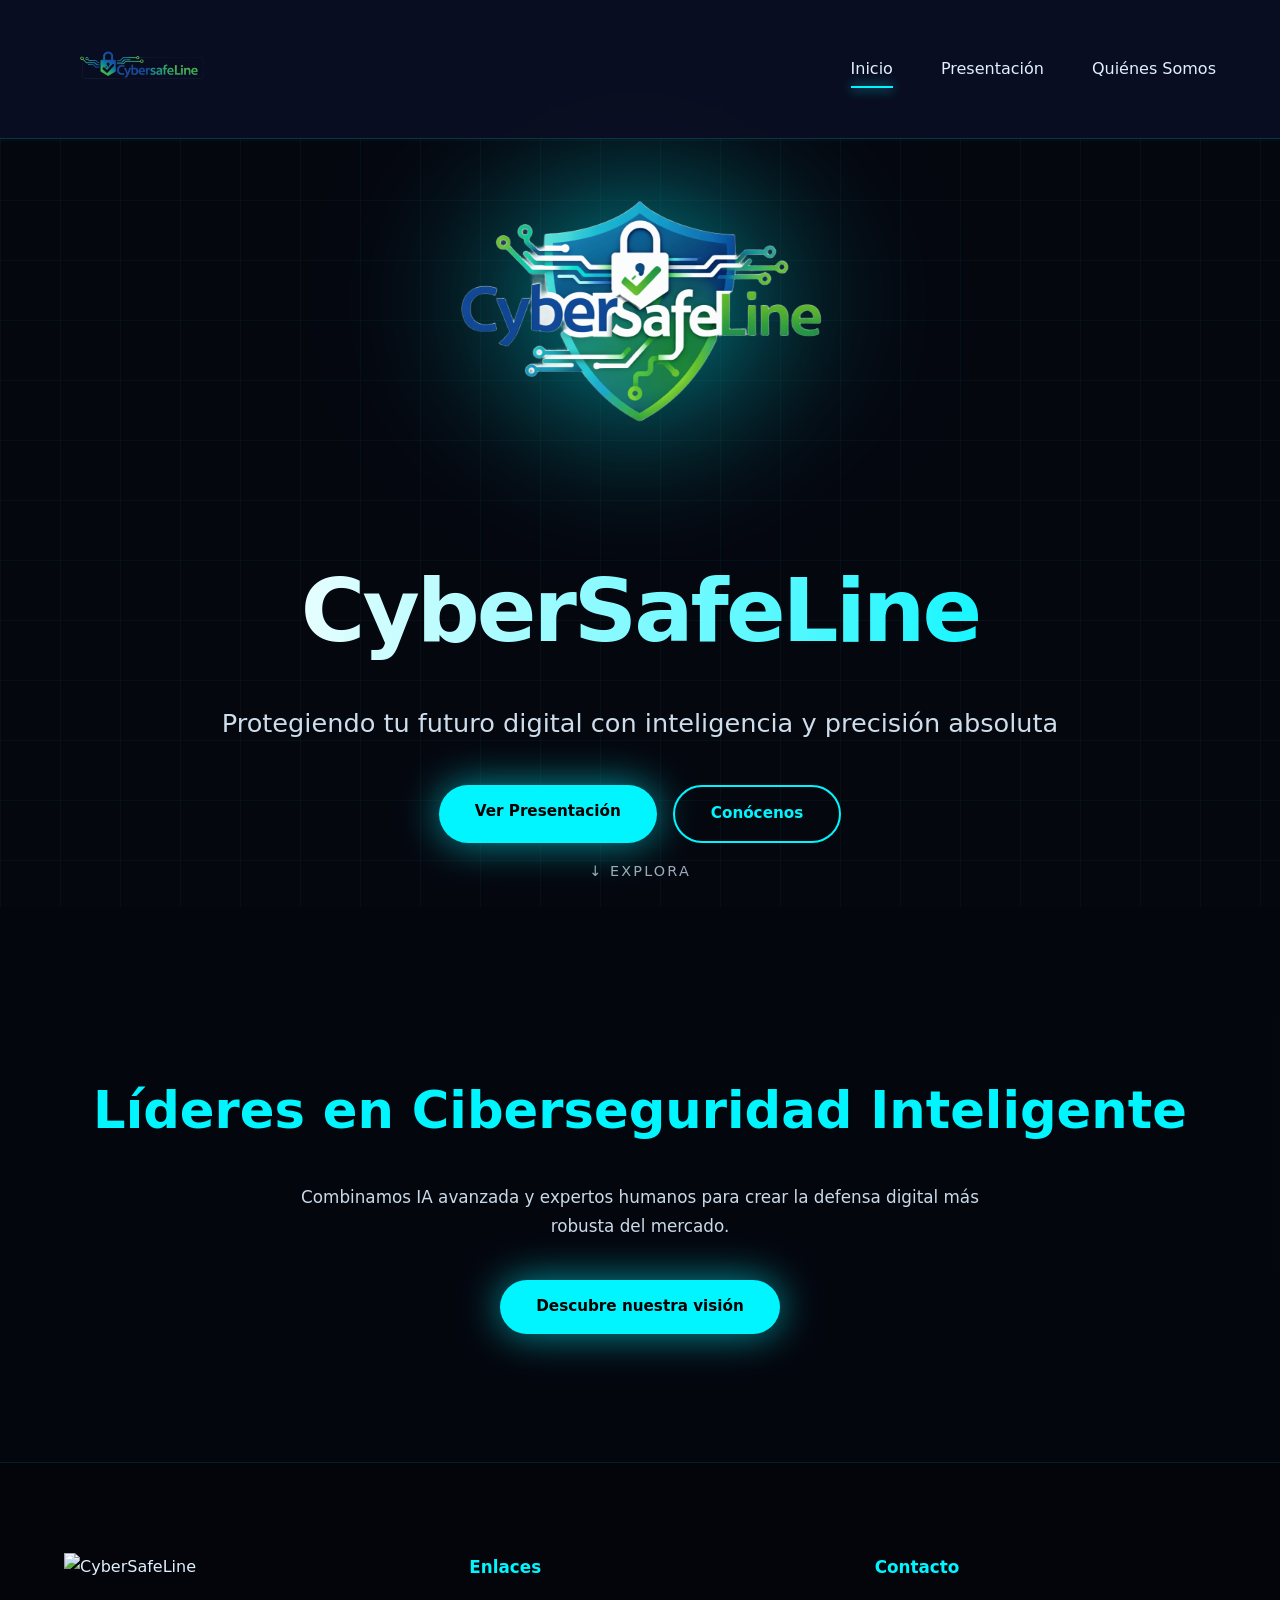
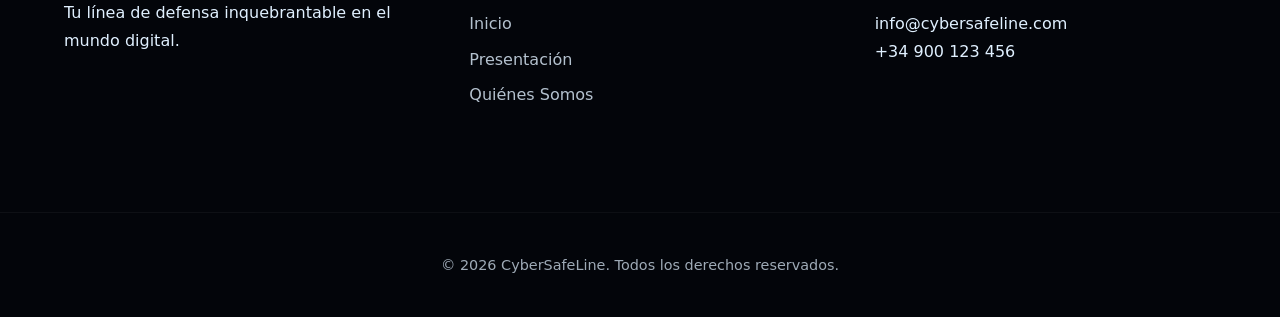
==== index.html @ 5f5a33a7 "y" ====
<!DOCTYPE html>
<html lang="es">
<head>
    <meta charset="UTF-8">
    <meta name="viewport" content="width=device-width, initial-scale=1.0">
    <title>CyberSafeLine - Portada</title>
    <link rel="stylesheet" href="styles.css">
    <link rel="icon" href="assets/images/Logo.png" type="image/png">
</head>
<body>
    <nav class="navbar">
        <div class="nav-container">
            <a href="index.html" class="logo-nav">
                <img src="assets/images/Logotipo.png" alt="CyberSafeLine" class="nav-logo">
            </a>
            <div class="nav-menu" id="nav-menu">
                <a href="index.html" class="nav-link">Inicio</a>
                <a href="presentacion.html" class="nav-link">Presentación</a>
                <a href="quienes-somos.html" class="nav-link">Quiénes Somos</a>
            </div>
            <button class="hamburger" id="hamburger" aria-label="Abrir menú de navegación" aria-expanded="false" aria-controls="nav-menu">
                <span></span><span></span><span></span>
            </button>
        </div>
    </nav>

    <header class="hero">
        <div class="hero-grid" aria-hidden="true"></div>
        <div class="hero-content">
            <img src="assets/images/Logo.png" alt="Logotipo de CyberSafeLine" class="hero-logo" loading="lazy">
            <h1 class="hero-title">CyberSafeLine</h1>
            <p class="hero-subtitle">Protegiendo tu futuro digital con inteligencia y precisión absoluta</p>
            <div class="hero-buttons">
                <a href="presentacion.html" class="btn-primary">Ver Presentación</a>
                <a href="quienes-somos.html" class="btn-secondary">Conócenos</a>
            </div>
        </div>
        <div class="scroll-indicator" aria-hidden="true">↓ Explora</div>
    </header>

    <main>
        <section class="intro-section">
            <div class="container">
                <h2 class="section-title">Líderes en Ciberseguridad Inteligente</h2>
                <p class="section-text">
                    Combinamos IA avanzada y expertos humanos para crear la defensa digital más robusta del mercado.
                </p>
                <a href="presentacion.html" class="btn-primary">Descubre nuestra visión</a>
            </div>
        </section>
    </main>

    <footer class="footer">
        <div class="container footer-grid">
            <div class="footer-col">
                <img src="logo.png" alt="CyberSafeLine" class="footer-logo">
                <p>Tu línea de defensa inquebrantable en el mundo digital.</p>
            </div>
            <div class="footer-col">
                <h4>Enlaces</h4>
                <a href="index.html">Inicio</a>
                <a href="presentacion.html">Presentación</a>
                <a href="quienes-somos.html">Quiénes Somos</a>
            </div>
            <div class="footer-col">
                <h4>Contacto</h4>
                <p>info@cybersafeline.com</p>
                <p>+34 900 123 456</p>
            </div>
        </div>
        <div class="footer-bottom">
            <p>&copy; 2026 CyberSafeLine. Todos los derechos reservados.</p>
        </div>
    </footer>

    <script src="script.js"></script>
</body>
</html>
---- styles.css ----
:root {
    --primary: #00f5ff;
    --dark: #05070f;
    --glass: rgba(10, 15, 35, 0.92);
    --text: #e0f0ff;
}

* {
    margin: 0;
    padding: 0;
    box-sizing: border-box;
}

body {
    font-family: 'Inter', system-ui, sans-serif;
    background: var(--dark);
    color: var(--text);
    line-height: 1.7;
    overflow-x: hidden;
    padding-top: 80px;
}

/* Navbar premium */
.navbar {
    position: fixed;
    top: 0; left: 0; right: 0;
    z-index: 1000;
    background: var(--glass);
    backdrop-filter: blur(24px);
    border-bottom: 1px solid rgba(0, 245, 255, 0.18);
    transition: transform 0.4s cubic-bezier(0.23, 1, 0.32, 1), background 0.3s ease;
}

.nav-container {
    max-width: 1400px;
    margin: 0 auto;
    padding: 1.1rem 5%;
    display: flex;
    align-items: center;
    justify-content: space-between;
}

.logo-nav {
    display: inline-flex;
    align-items: center;
}

/* LOGO MÁS GRANDE */
.nav-logo {
    height: clamp(60px, 8vw, 110px);
    transition: transform 0.4s ease, filter 0.4s ease;
}

.nav-logo:hover {
    transform: scale(1.1) rotate(2deg);
    filter: drop-shadow(0 0 20px rgba(0,245,255,0.7));
}

.nav-menu {
    display: flex;
    gap: 3rem;
    font-weight: 500;
}

.nav-link {
    color: var(--text);
    text-decoration: none;
    position: relative;
    transition: color 0.3s ease, transform 0.3s ease;
}

.nav-link:after {
    content: '';
    position: absolute;
    bottom: -6px; left: 0;
    width: 0;
    height: 2px;
    background: var(--primary);
    box-shadow: 0 0 12px var(--primary);
    transition: width 0.4s cubic-bezier(0.23, 1, 0.32, 1);
}

.nav-link:hover:after,
.nav-link.active:after {
    width: 100%;
}

.nav-link:hover {
    color: var(--primary);
    transform: translateY(-2px);
}

/* Botón hamburguesa */
.hamburger {
    display: none;
    flex-direction: column;
    justify-content: center;
    align-items: center;
    width: 42px;
    height: 42px;
    border-radius: 999px;
    border: 1px solid rgba(0,245,255,0.4);
    background: rgba(5,7,15,0.9);
    cursor: pointer;
    gap: 6px;
    transition: background 0.3s ease, transform 0.3s ease, box-shadow 0.3s ease;
}

.hamburger span {
    display: block;
    width: 22px;
    height: 2px;
    background: var(--primary);
    border-radius: 999px;
    transition: transform 0.3s ease, opacity 0.3s ease;
}

.hamburger:hover {
    box-shadow: 0 0 18px rgba(0,245,255,0.7);
    transform: translateY(-1px);
}

.hamburger.active span:nth-child(1) {
    transform: rotate(45deg) translate(5px, 5px);
}

.hamburger.active span:nth-child(2) {
    opacity: 0;
}

.hamburger.active span:nth-child(3) {
    transform: rotate(-45deg) translate(5px, -5px);
}

/* Hero */
.hero {
    min-height: calc(100vh - 80px);
    position: relative;
    display: flex;
    align-items: center;
    justify-content: center;
    text-align: center;
    overflow: hidden;
    padding: 3rem 1.5rem 4rem;
}

.hero-grid {
    position: absolute;
    inset: 0;
    background-image:
        linear-gradient(rgba(0,245,255,0.04) 1px, transparent 1px),
        linear-gradient(90deg, rgba(0,245,255,0.04) 1px, transparent 1px);
    background-size: 60px 60px;
    animation: gridMove 25s linear infinite;
    pointer-events: none;
}

@keyframes gridMove {
    0% { background-position: 0 0; }
    100% { background-position: 120px 120px; }
}

.hero-content {
    position: relative;
    z-index: 2;
    max-width: 900px;
    margin: 0 auto;
}

/* LOGO DEL HERO MÁS GRANDE */
.hero-logo {
    width: clamp(300px, 45vw, 700px);
    max-width: 95vw;
    filter: drop-shadow(0 0 80px rgba(0,245,255,0.7));
    animation: logoParallax 8s ease-in-out infinite;
}

@keyframes logoParallax {
    0%, 100% { transform: translateY(0); }
    50% { transform: translateY(-10px); }
}

.hero-title {
    font-size: clamp(3rem, 8vw, 5.5rem);
    font-weight: 900;
    letter-spacing: -3px;
    background: linear-gradient(90deg, #fff, var(--primary));
    -webkit-background-clip: text;
    -webkit-text-fill-color: transparent;
    margin: 1rem 0;
}

.hero-subtitle {
    font-size: clamp(1.1rem, 2.2vw, 1.6rem);
    opacity: 0.92;
    margin-bottom: 2.5rem;
}

.hero-buttons {
    display: flex;
    flex-wrap: wrap;
    gap: 1rem;
    justify-content: center;
}

/* Botones */
.btn-primary,
.btn-secondary {
    padding: 14px 36px;
    border-radius: 60px;
    font-weight: 600;
    text-decoration: none;
    display: inline-block;
    transition: all 0.5s cubic-bezier(0.23, 1, 0.32, 1);
    position: relative;
    overflow: hidden;
    font-size: 0.95rem;
}

.btn-primary {
    background: var(--primary);
    color: #000;
    box-shadow: 0 0 40px rgba(0,245,255,0.6);
}

.btn-primary:hover {
    transform: translateY(-4px) scale(1.04);
    box-shadow: 0 0 70px rgba(0,245,255,0.9);
}

.btn-secondary {
    border: 2px solid var(--primary);
    color: var(--primary);
    background: transparent;
}

.btn-secondary:hover {
    background: var(--primary);
    color: #000;
    transform: translateY(-4px);
}

/* Indicador scroll */
.scroll-indicator {
    position: absolute;
    bottom: 1.5rem;
    left: 50%;
    transform: translateX(-50%);
    font-size: 0.9rem;
    letter-spacing: 0.15em;
    text-transform: uppercase;
    opacity: 0.7;
    animation: scrollPulse 2s infinite;
}

@keyframes scrollPulse {
    0%, 100% { transform: translate(-50%, 0); opacity: 0.7; }
    50% { transform: translate(-50%, 6px); opacity: 1; }
}

/* Contenedores */
.container {
    max-width: 1280px;
    margin: 0 auto;
    padding: 0 5%;
}

/* Intro */
.intro-section {
    padding: 160px 0 120px;
    text-align: center;
    background: rgba(5,7,15,0.98);
}

.section-title {
    font-size: clamp(2.2rem, 4vw, 3.2rem);
    color: var(--primary);
    margin-bottom: 1.8rem;
}

.section-text {
    max-width: 720px;
    margin: 0 auto 2.5rem;
    font-size: 1.05rem;
    opacity: 0.9;
}

/* Páginas internas */
.prezi-page,
.about-page {
    padding-top: 120px;
    padding-bottom: 80px;
    min-height: 100vh;
}

.page-title {
    font-size: clamp(2.2rem, 4vw, 3rem);
    margin-bottom: 0.75rem;
}

.page-subtitle {
    opacity: 0.85;
    margin-bottom: 2.5rem;
}

/* Prezi */
.prezi-container {
    position: relative;
    padding-bottom: 56.25%;
    height: 0;
    border-radius: 24px;
    overflow: hidden;
    box-shadow: 0 30px 100px rgba(0,245,255,0.3);
    background: #0a0f1f;
    margin-bottom: 2rem;
}

.prezi-container iframe {
    position: absolute;
    top: 0; left: 0;
    width: 100%; height: 100%;
    border: none;
}

.prezi-cta {
    text-align: center;
    margin-top: 1rem;
}

/* Quiénes somos */
.about-content {
    display: grid;
    grid-template-columns: 1fr 1fr;
    gap: 4rem;
    align-items: center;
    margin-top: 2.5rem;
}

.about-text p {
    margin-bottom: 1rem;
}

.about-text h3 {
    margin: 1.5rem 0 0.75rem;
    color: var(--primary);
}

.team-img {
    width: 100%;
    border-radius: 24px;
    box-shadow: 0 40px 90px rgba(0,245,255,0.35);
    transition: transform 0.6s ease, box-shadow 0.6s ease;
}

.team-img:hover {
    transform: scale(1.04);
    box-shadow: 0 50px 110px rgba(0,245,255,0.45);
}

/* Footer */
.footer {
    background: #03050a;
    border-top: 1px solid rgba(0,245,255,0.12);
    padding: 90px 0 40px;
}

.footer-grid {
    display: grid;
    grid-template-columns: repeat(auto-fit, minmax(240px, 1fr));
    gap: 4rem;
}

.footer-logo {
    height: 48px;
    margin-bottom: 1.2rem;
}

.footer-col h4 {
    color: var(--primary);
    margin-bottom: 1.8rem;
    font-size: 1.05rem;
}

.footer-col a {
    display: block;
    color: var(--text);
    text-decoration: none;
    margin-bottom: 0.5rem;
    opacity: 0.8;
    transition: color 0.3s ease, opacity 0.3s ease, transform 0.3s ease;
}

.footer-col a:hover {
    color: var(--primary);
    opacity: 1;
    transform: translateX(3px);
}

.footer-bottom {
    text-align: center;
    margin-top: 6rem;
    padding-top: 2.5rem;
    border-top: 1px solid rgba(255,255,255,0.06);
    opacity: 0.7;
    font-size: 0.9rem;
}

/* Responsive */
@media (max-width: 968px) {
    body {
        padding-top: 72px;
    }

    .nav-menu {
        position: fixed;
        top: 72px;
        left: -100%;
        width: 100%;
        height: calc(100vh - 72px);
        background: var(--glass);
        backdrop-filter: blur(30px);
        flex-direction: column;
        padding-top: 3rem;
        padding-left: 5%;
        padding-right: 5%;
        gap: 1.8rem;
        transition: left 0.6s cubic-bezier(0.23, 1, 0.32, 1);
    }

    .nav-menu.show {
        left: 0;
    }

    .hamburger {
        display: flex;
    }

    .hero {
        padding-top: 2.5rem;
    }

    /* LOGO MÁS GRANDE EN MÓVIL */
    .hero-logo {
        width: 380px;
    }

    .intro-section {
        padding: 120px 0 90px;
    }

    .about-content {
        grid-template-columns: 1fr;
        gap: 2.5rem;
    }

    .about-image {
        order: -1;
    }

    .scroll-indicator {
        display: none;
    }
}

@media (max-width: 600px) {
    .nav-container {
        padding-inline: 1.25rem;
    }

    .btn-primary,
    .btn-secondary {
        width: 100%;
        text-align: center;
    }

    .footer {
        padding-top: 60px;
    }

    .footer-bottom {
        margin-top: 3.5rem;
    }
}
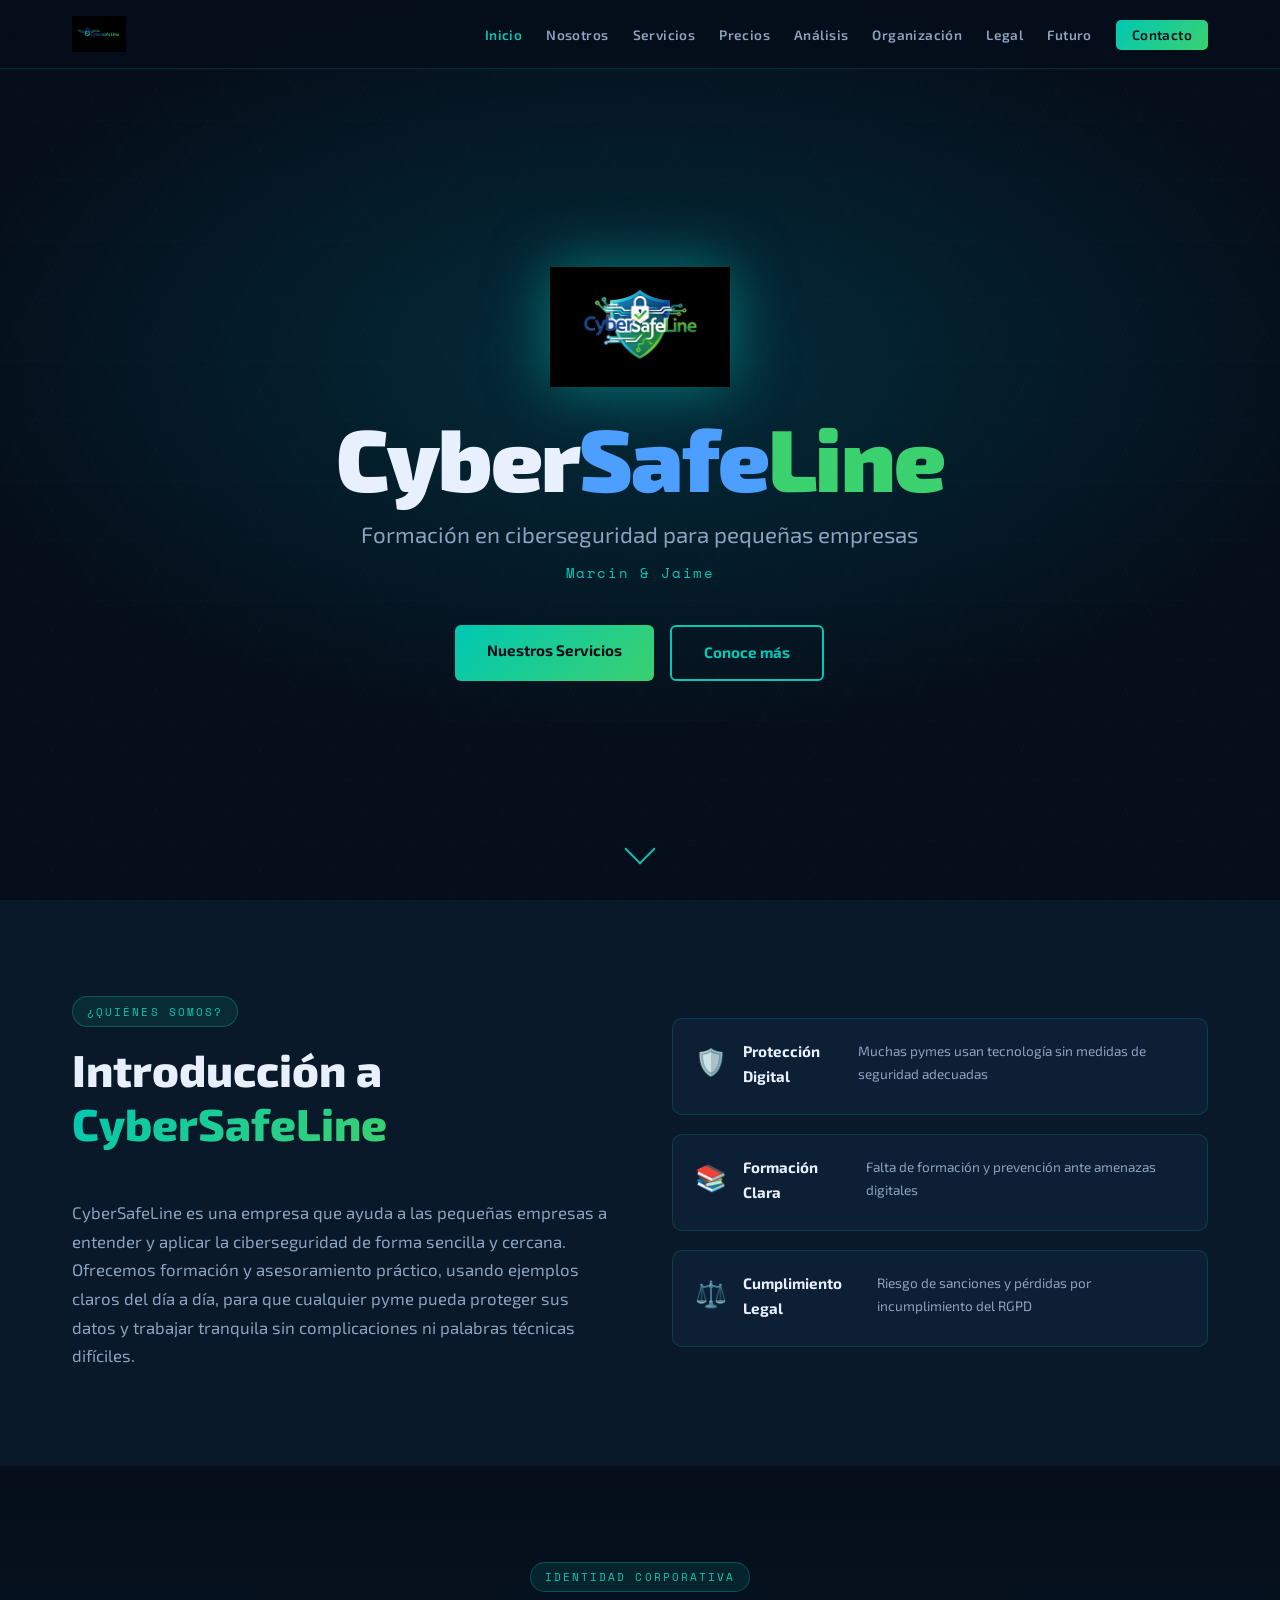
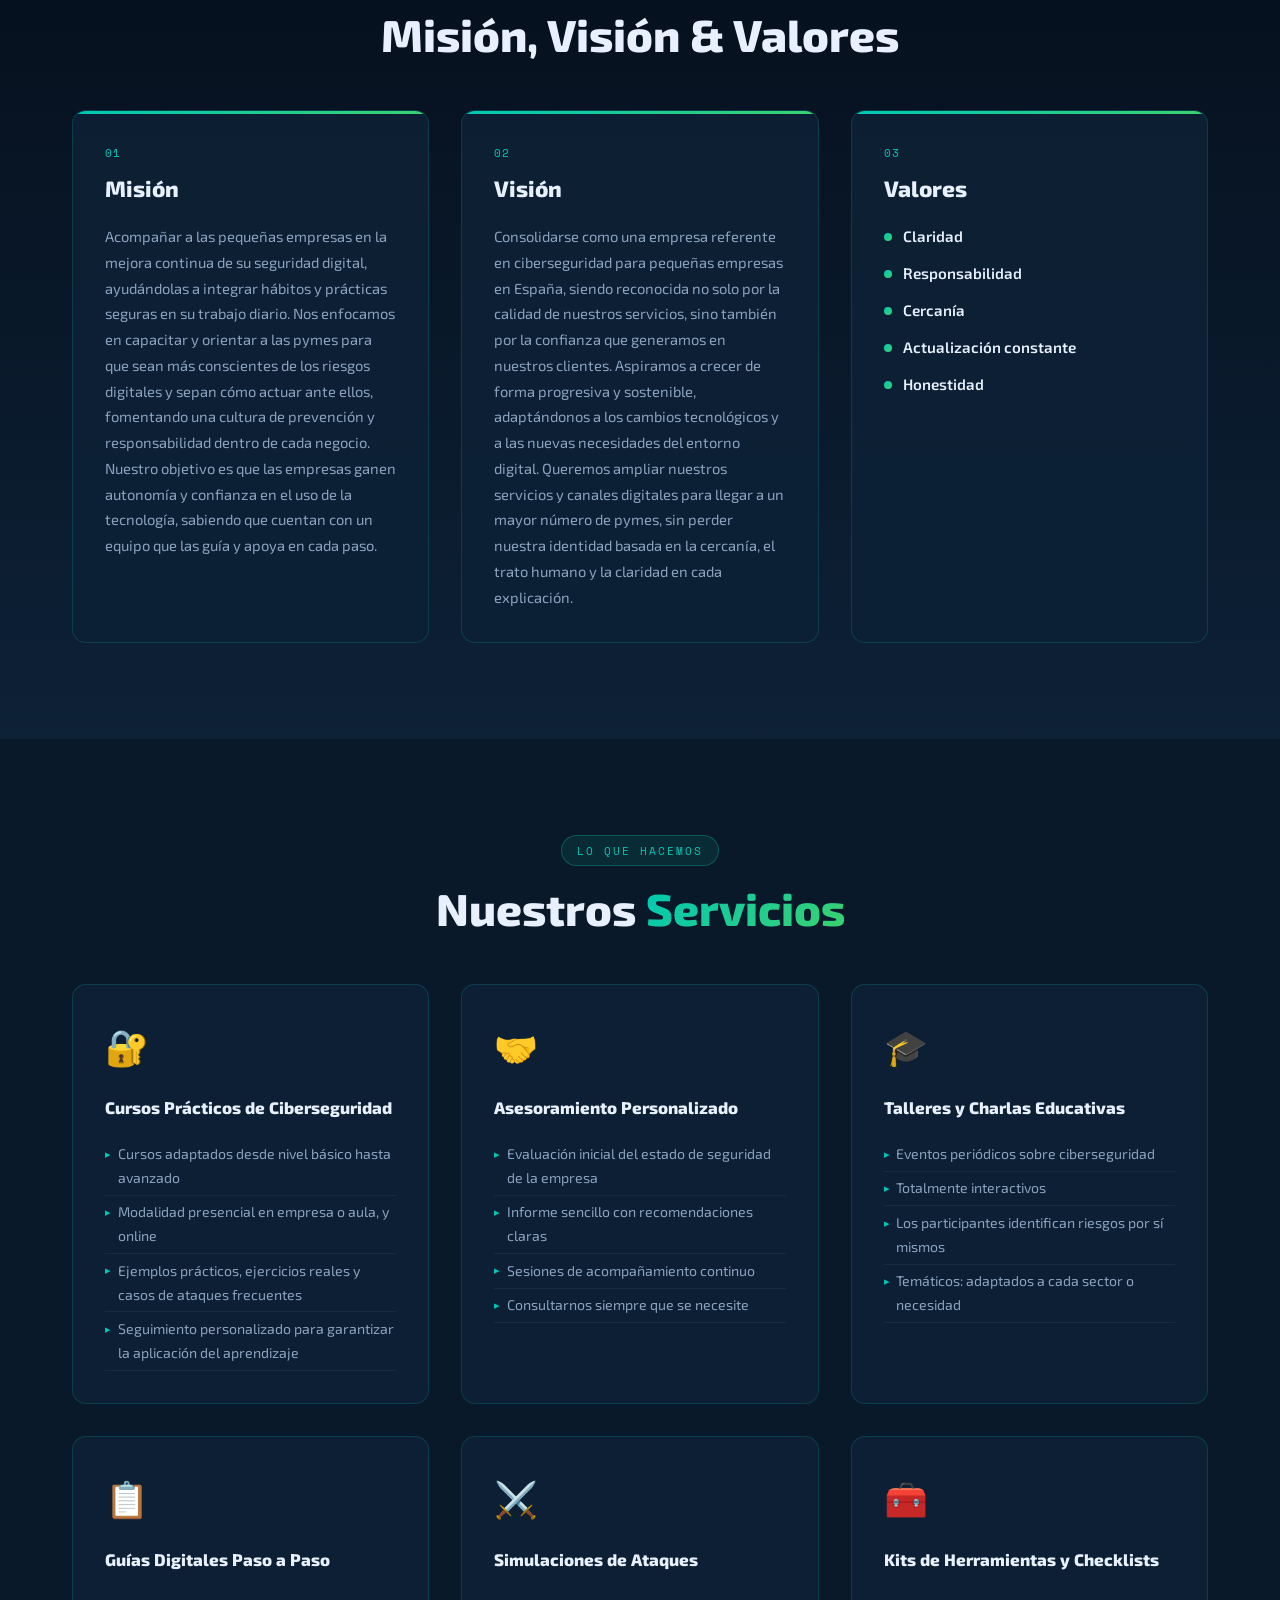
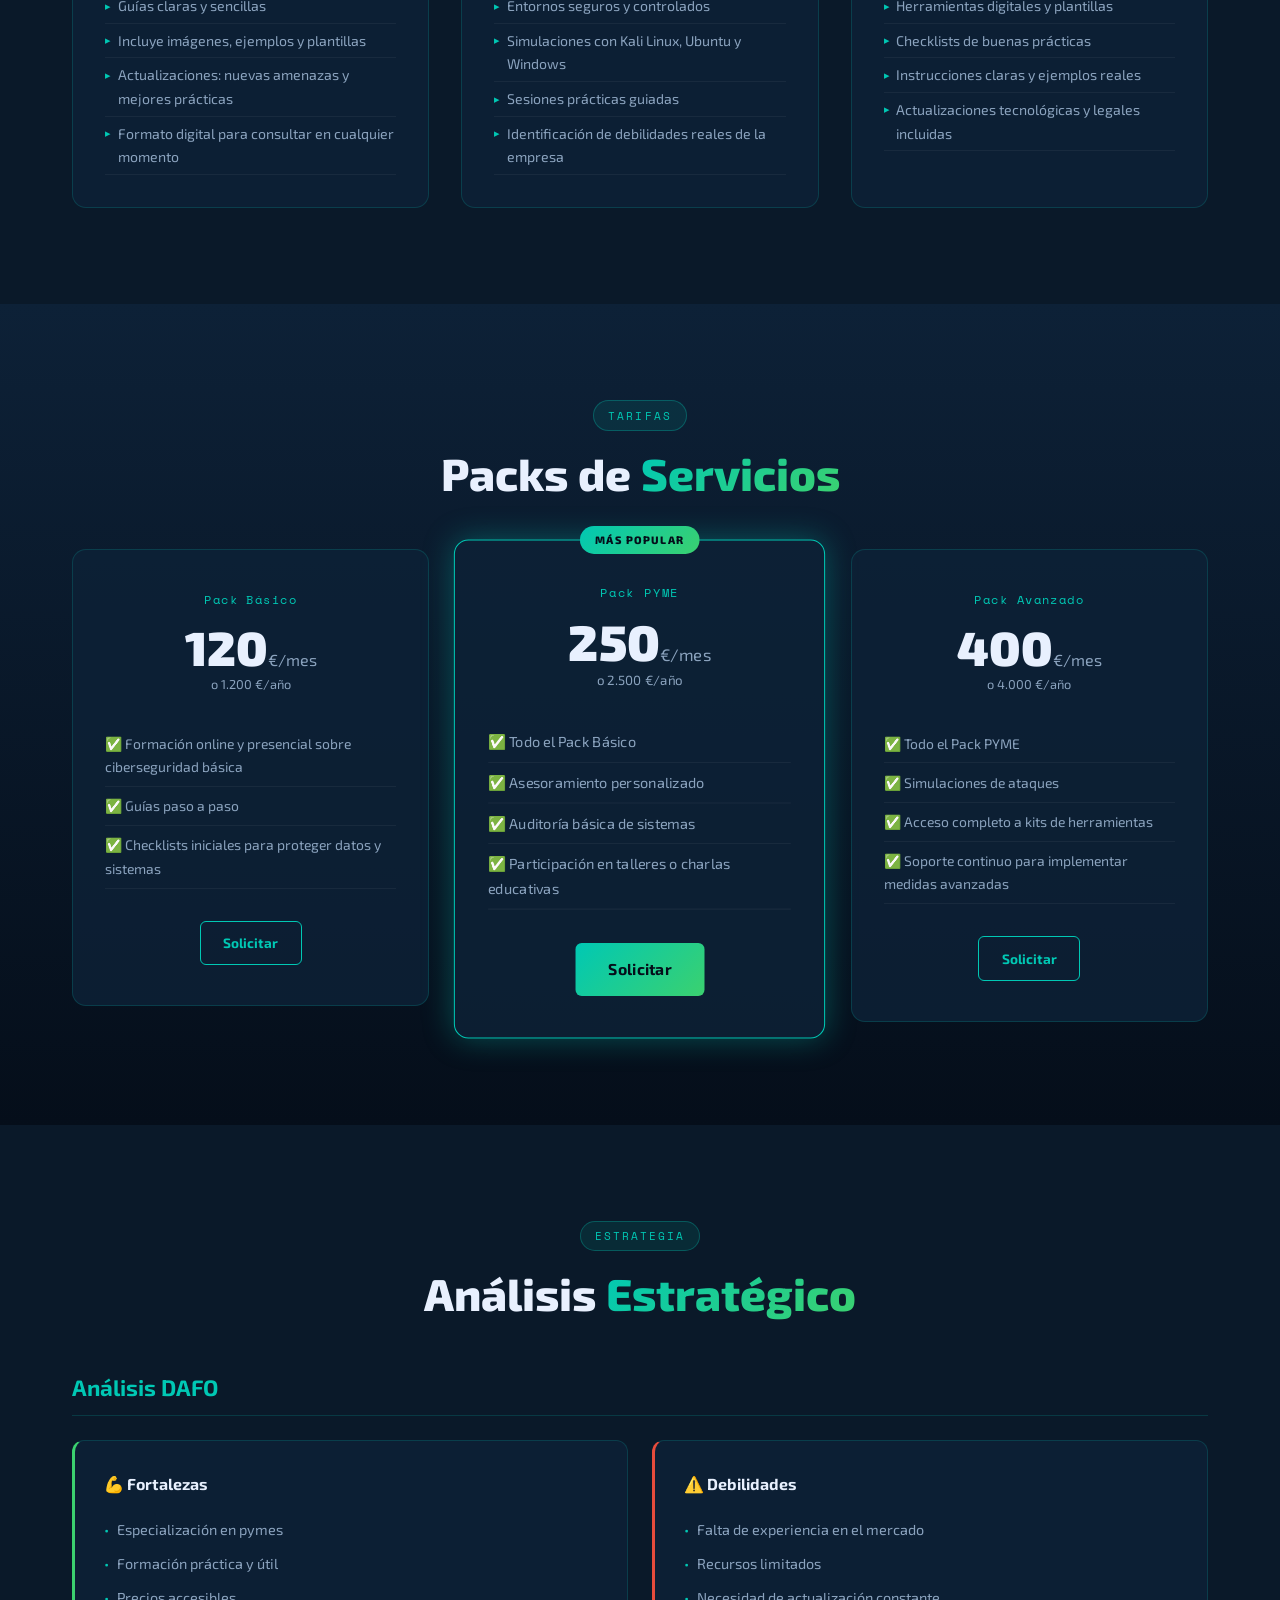
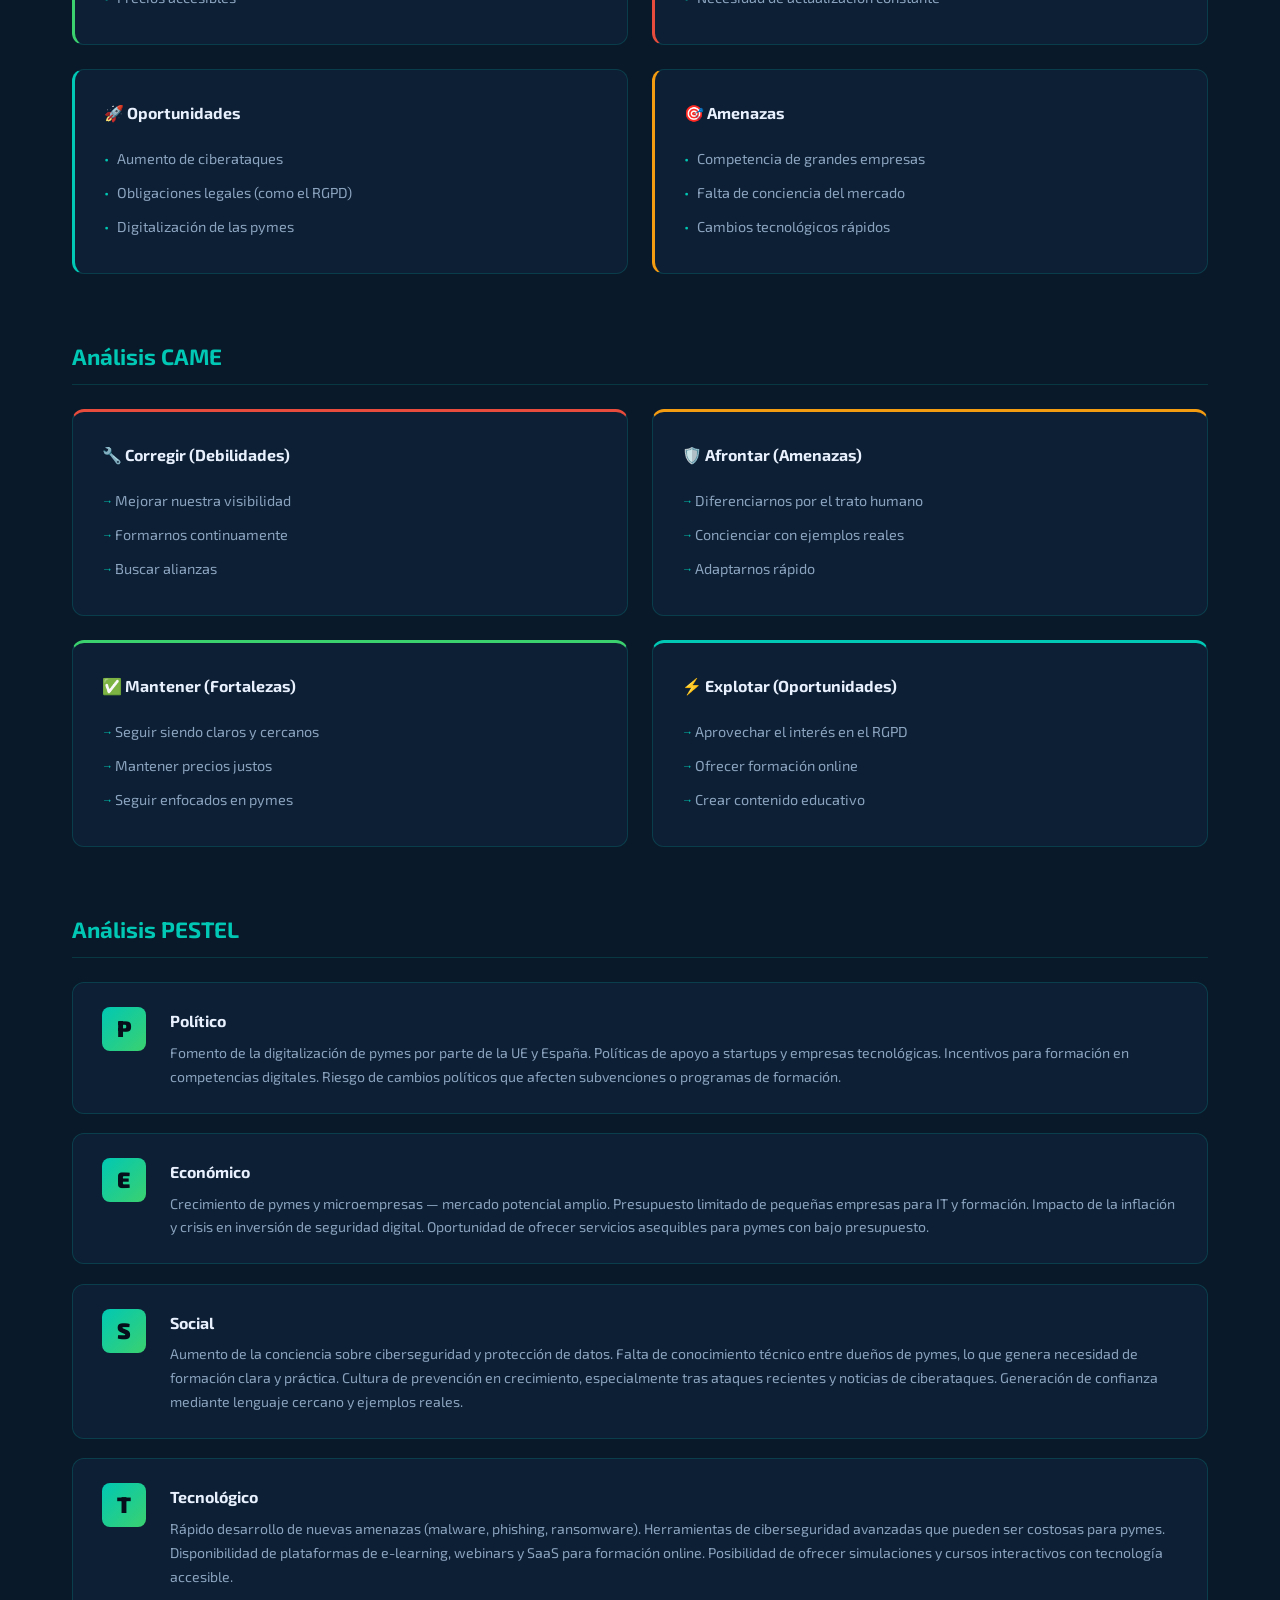
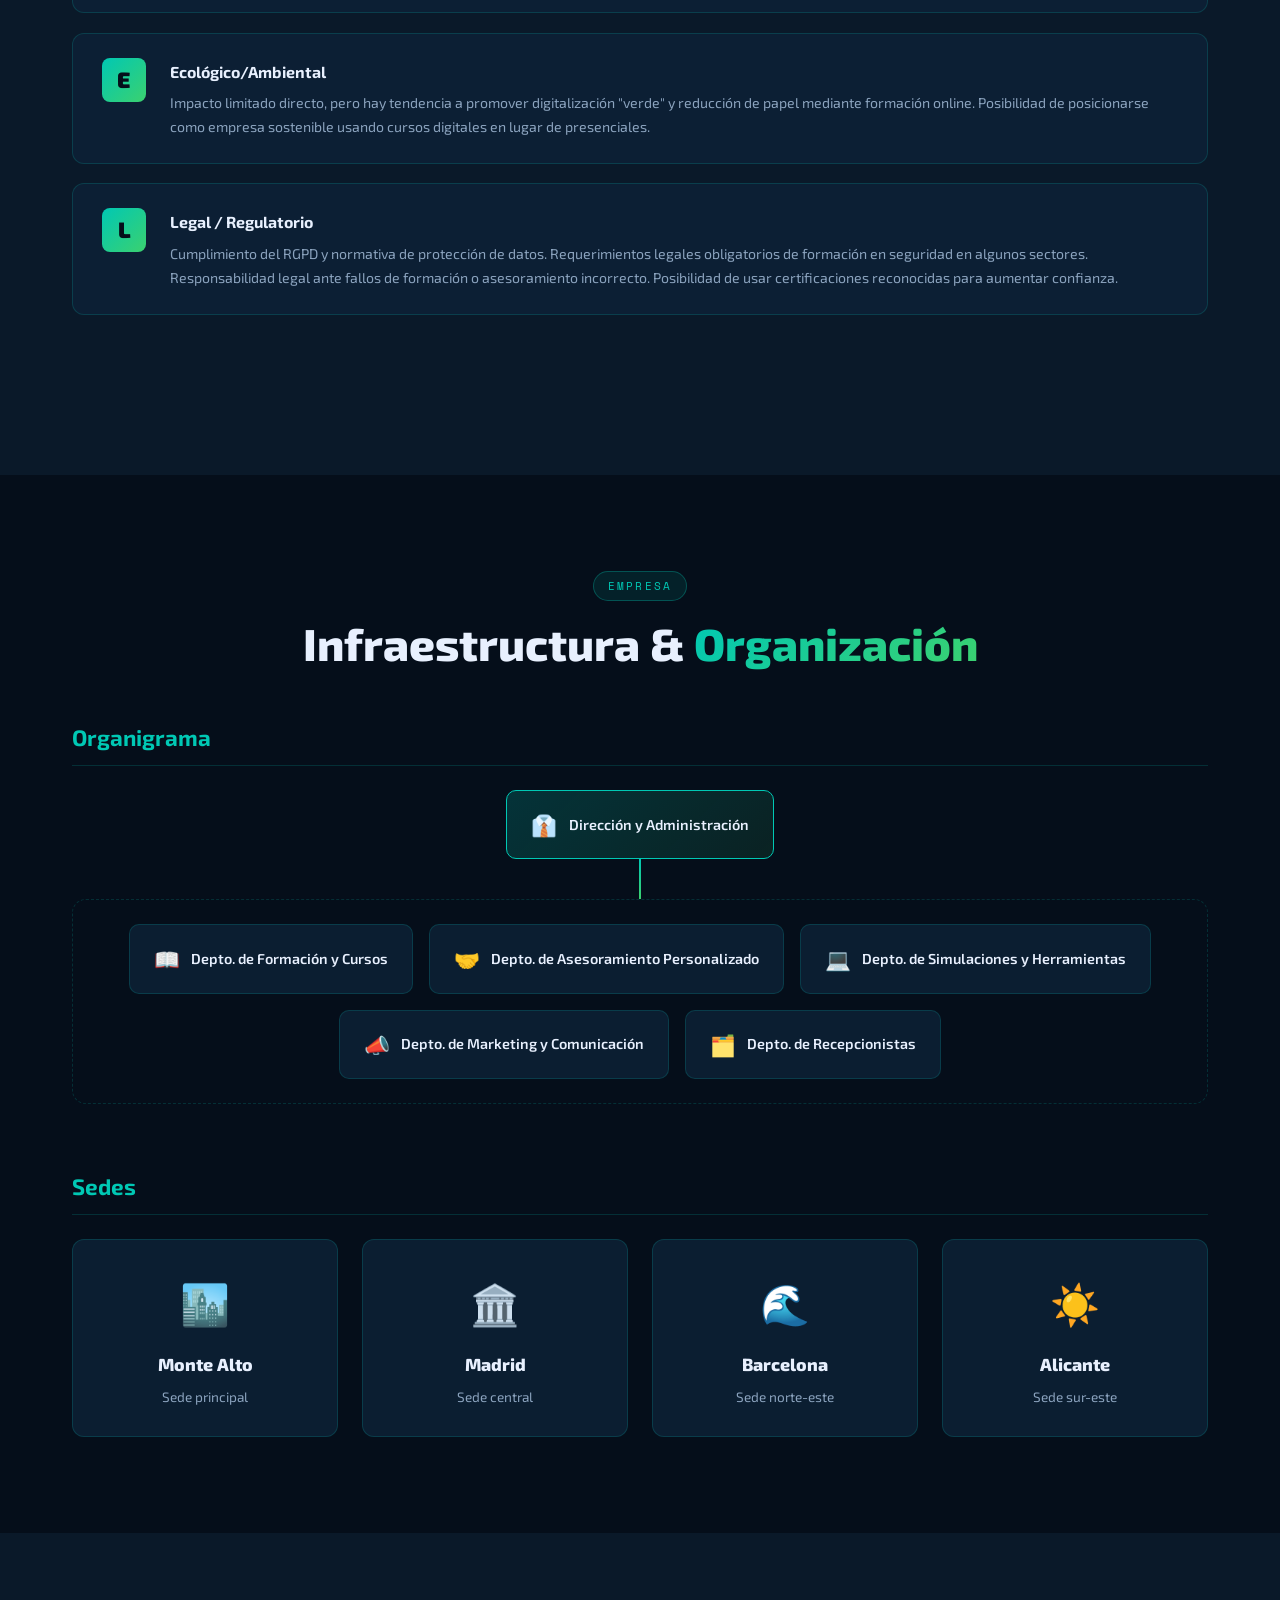
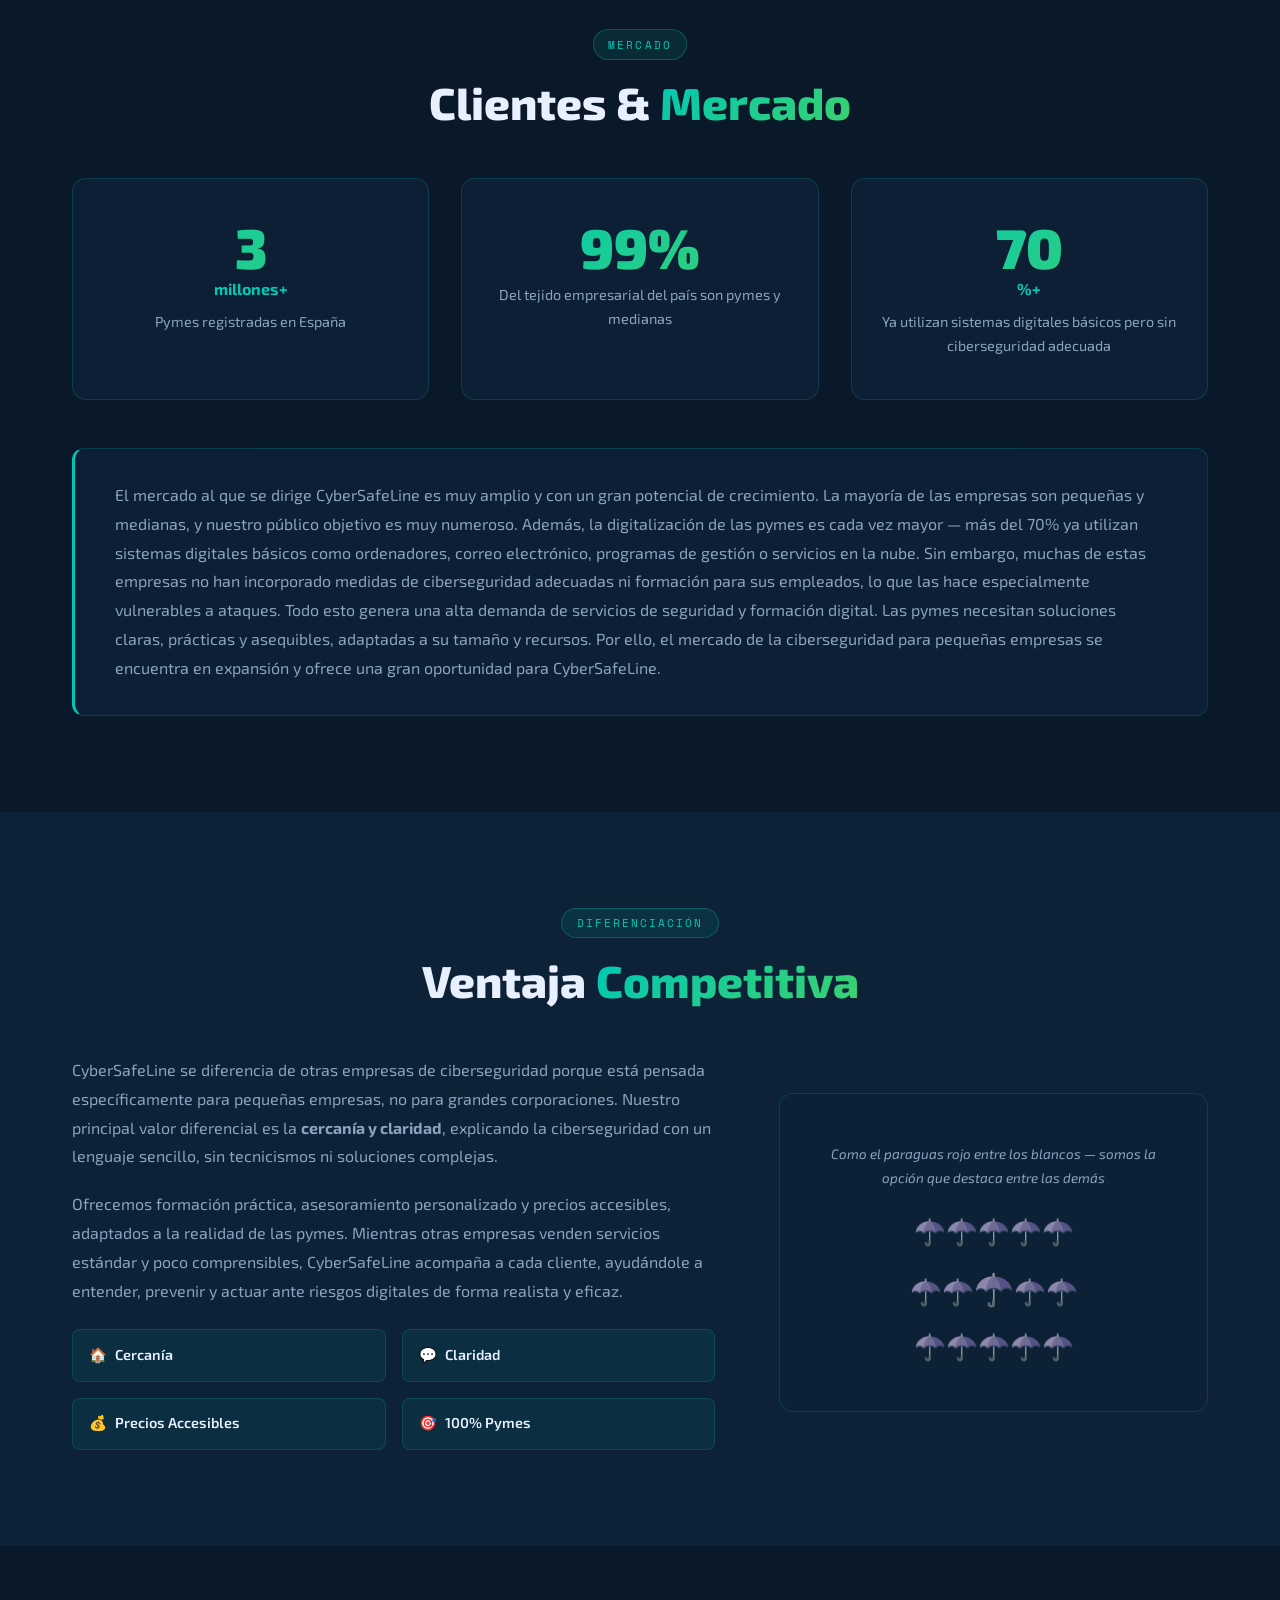
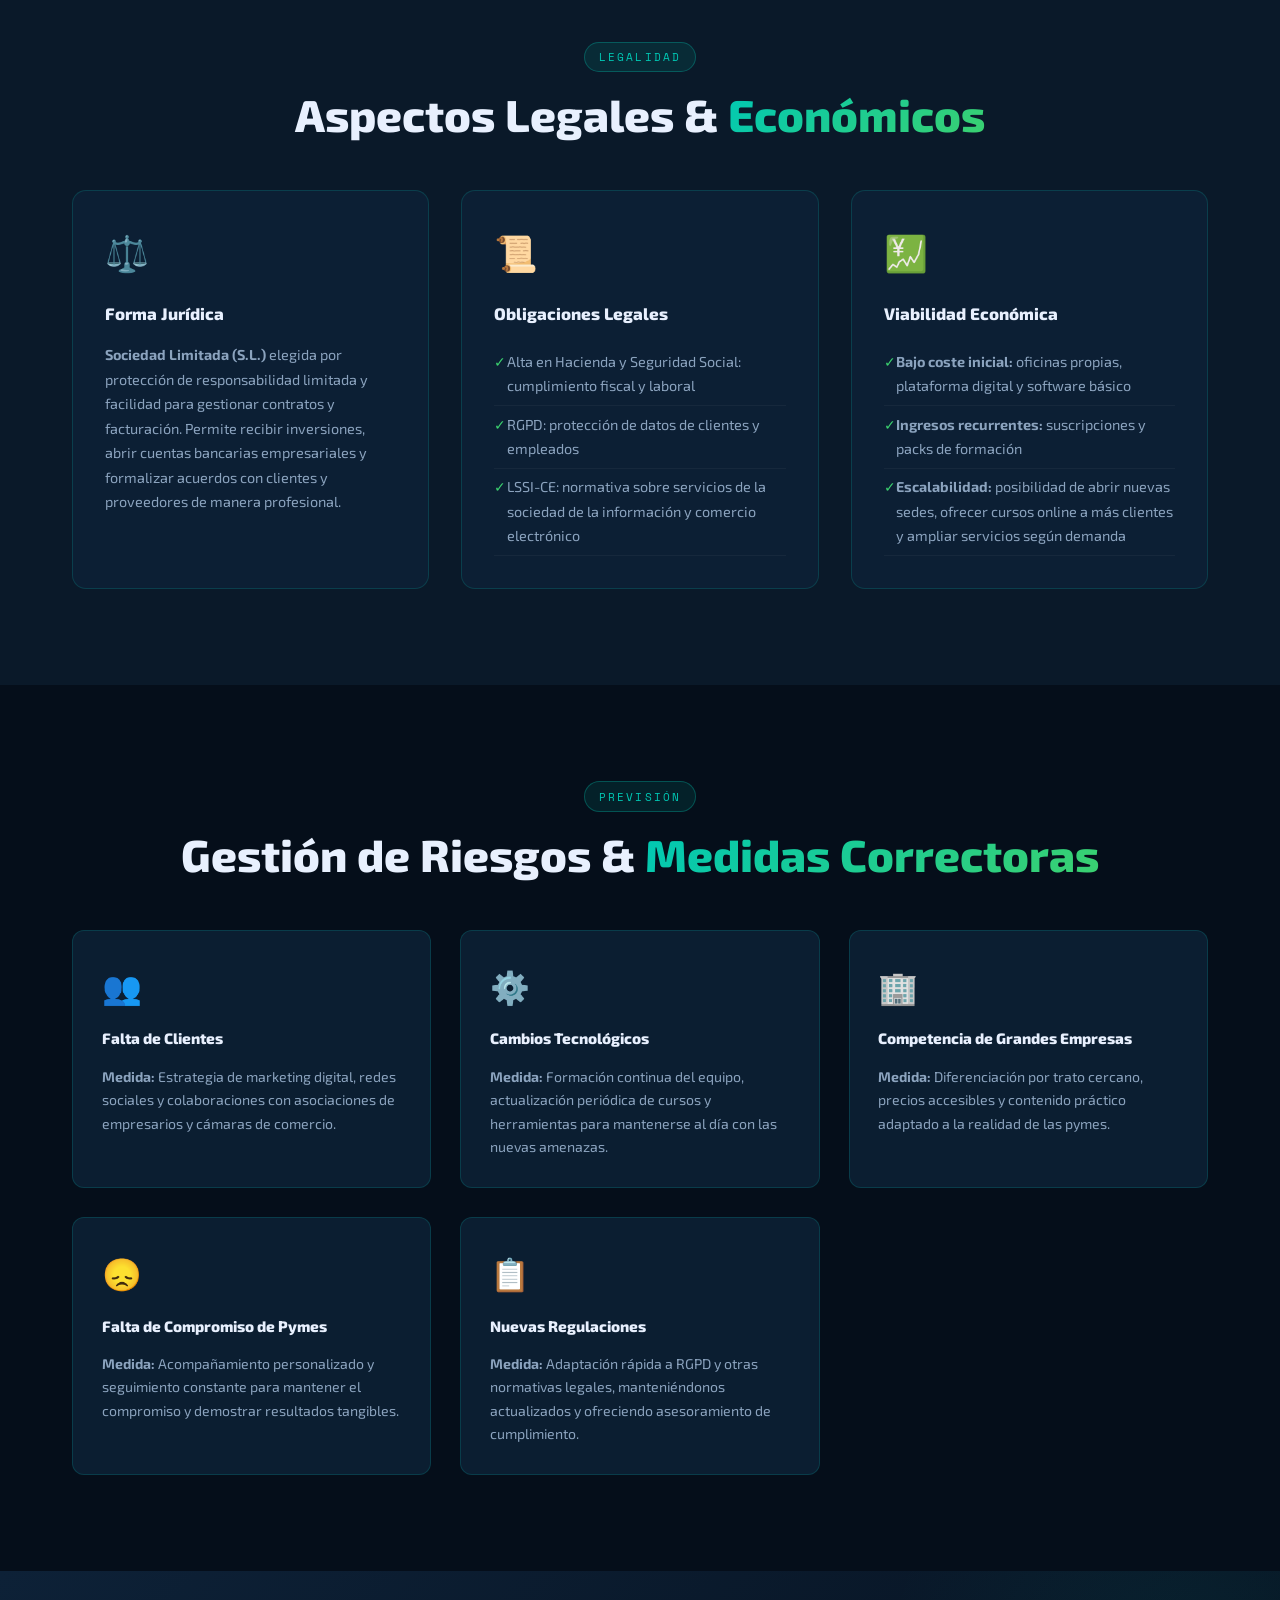
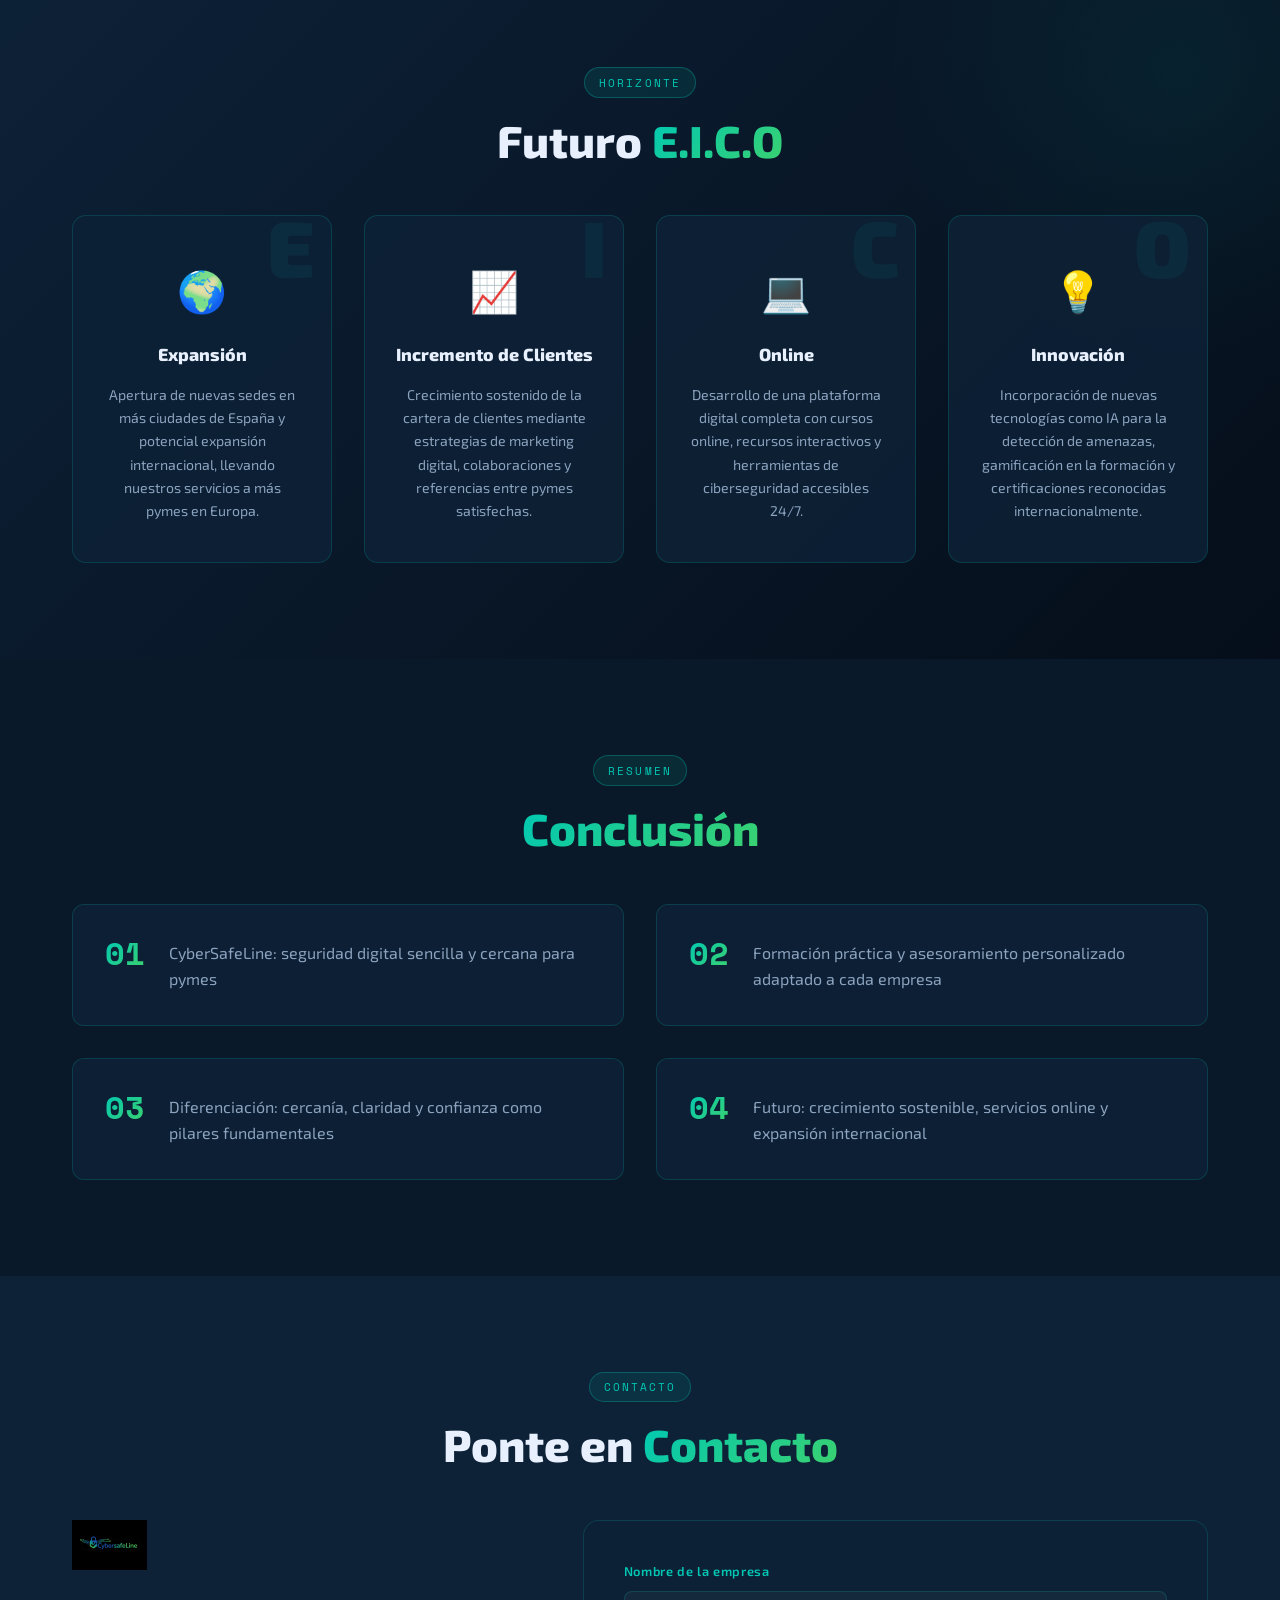
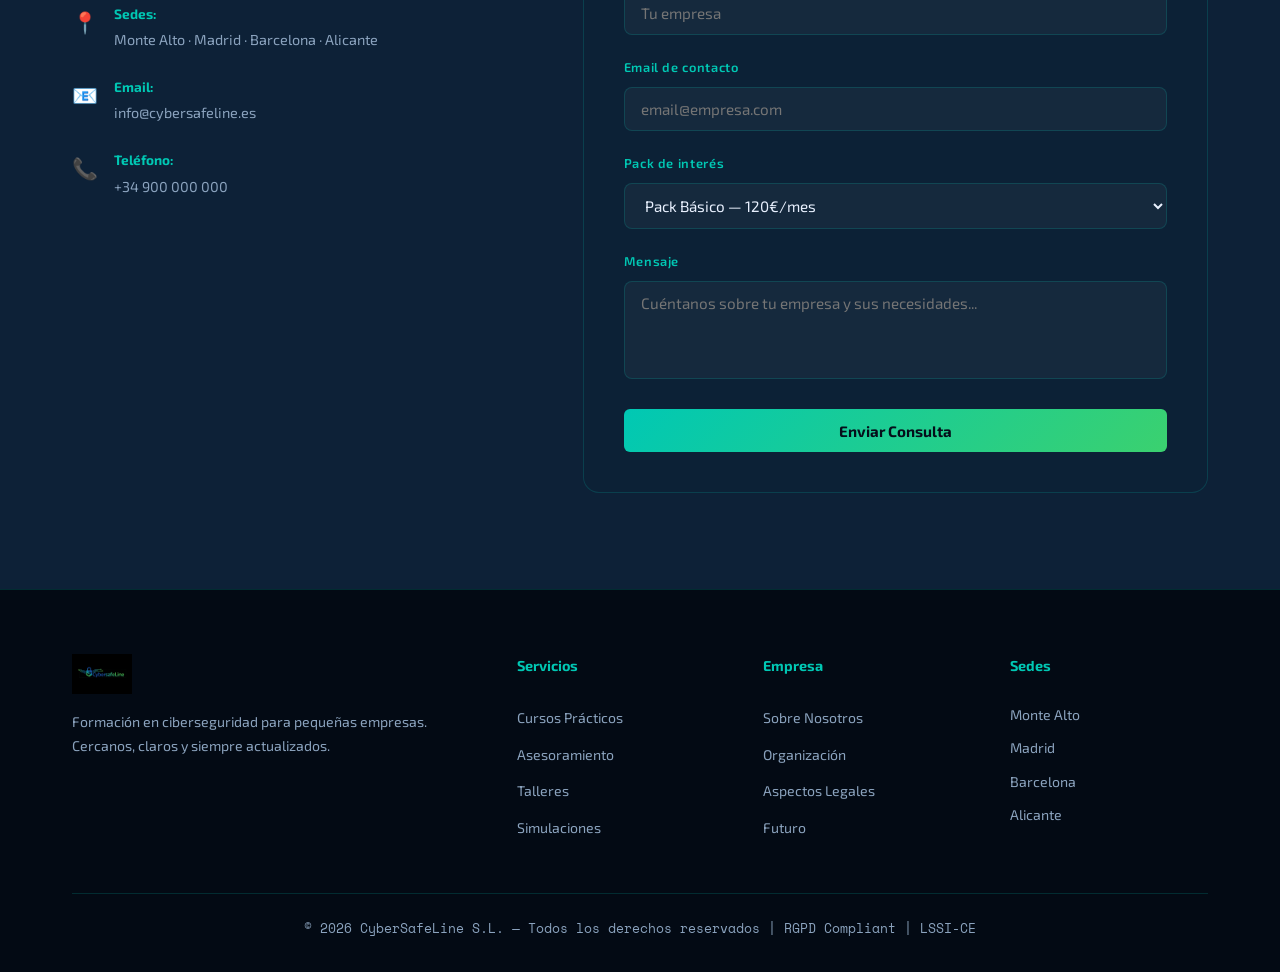
==== commit f379529a: "y" ====
--- a/index.html
+++ b/index.html
@@ -1,78 +1,733 @@
 <!DOCTYPE html>
 <html lang="es">
 <head>
-    <meta charset="UTF-8">
-    <meta name="viewport" content="width=device-width, initial-scale=1.0">
-    <title>CyberSafeLine - Portada</title>
-    <link rel="stylesheet" href="styles.css">
-    <link rel="icon" href="assets/images/Logo.png" type="image/png">
+<meta charset="UTF-8">
+<meta name="viewport" content="width=device-width, initial-scale=1.0">
+<title>CyberSafeLine — Ciberseguridad para Pymes</title>
+<link rel="preconnect" href="https://fonts.googleapis.com">
+<link href="https://fonts.googleapis.com/css2?family=Exo+2:wght@300;400;600;700;900&family=Space+Mono:wght@400;700&display=swap" rel="stylesheet">
+<link rel="stylesheet" href="styles.css">
 </head>
 <body>
-    <nav class="navbar">
-        <div class="nav-container">
-            <a href="index.html" class="logo-nav">
-                <img src="assets/images/Logotipo.png" alt="CyberSafeLine" class="nav-logo">
-            </a>
-            <div class="nav-menu" id="nav-menu">
-                <a href="index.html" class="nav-link">Inicio</a>
-                <a href="presentacion.html" class="nav-link">Presentación</a>
-                <a href="quienes-somos.html" class="nav-link">Quiénes Somos</a>
+
+<!-- NAVBAR -->
+<nav class="navbar" id="navbar">
+  <div class="nav-inner">
+    <a href="#inicio" class="nav-logo">
+      <img src="[data-uri]" alt="CyberSafeLine" class="nav-logo-img">
+    </a>
+    <button class="nav-toggle" id="navToggle" aria-label="Menú">
+      <span></span><span></span><span></span>
+    </button>
+    <ul class="nav-links" id="navLinks">
+      <li><a href="#inicio">Inicio</a></li>
+      <li><a href="#sobre-nosotros">Nosotros</a></li>
+      <li><a href="#servicios">Servicios</a></li>
+      <li><a href="#precios">Precios</a></li>
+      <li><a href="#analisis">Análisis</a></li>
+      <li><a href="#organizacion">Organización</a></li>
+      <li><a href="#legal">Legal</a></li>
+      <li><a href="#futuro">Futuro</a></li>
+      <li><a href="#contacto" class="nav-cta">Contacto</a></li>
+    </ul>
+  </div>
+</nav>
+
+<!-- HERO -->
+<section class="hero" id="inicio">
+  <div class="hex-bg"></div>
+  <div class="hero-content">
+    <img src="[data-uri]" alt="CyberSafeLine Logo" class="hero-logo animate-in">
+    <h1 class="hero-title animate-in delay-1">Cyber<span class="text-blue">Safe</span><span class="text-green">Line</span></h1>
+    <p class="hero-sub animate-in delay-2">Formación en ciberseguridad para pequeñas empresas</p>
+    <p class="hero-authors animate-in delay-3">Marcin &amp; Jaime</p>
+    <div class="hero-btns animate-in delay-4">
+      <a href="#servicios" class="btn btn-primary">Nuestros Servicios</a>
+      <a href="#sobre-nosotros" class="btn btn-outline">Conoce más</a>
+    </div>
+  </div>
+  <div class="scroll-indicator">
+    <div class="scroll-arrow"></div>
+  </div>
+</section>
+
+<!-- INTRODUCCIÓN -->
+<section class="section intro-section" id="sobre-nosotros">
+  <div class="container">
+    <div class="intro-grid">
+      <div class="intro-text">
+        <div class="section-tag">¿Quiénes somos?</div>
+        <h2 class="section-title">Introducción a <span class="gradient-text">CyberSafeLine</span></h2>
+        <p>CyberSafeLine es una empresa que ayuda a las pequeñas empresas a entender y aplicar la ciberseguridad de forma sencilla y cercana. Ofrecemos formación y asesoramiento práctico, usando ejemplos claros del día a día, para que cualquier pyme pueda proteger sus datos y trabajar tranquila sin complicaciones ni palabras técnicas difíciles.</p>
+      </div>
+      <div class="intro-cards">
+        <div class="intro-card">
+          <div class="intro-card-icon">🛡️</div>
+          <h3>Protección Digital</h3>
+          <p>Muchas pymes usan tecnología sin medidas de seguridad adecuadas</p>
+        </div>
+        <div class="intro-card">
+          <div class="intro-card-icon">📚</div>
+          <h3>Formación Clara</h3>
+          <p>Falta de formación y prevención ante amenazas digitales</p>
+        </div>
+        <div class="intro-card">
+          <div class="intro-card-icon">⚖️</div>
+          <h3>Cumplimiento Legal</h3>
+          <p>Riesgo de sanciones y pérdidas por incumplimiento del RGPD</p>
+        </div>
+      </div>
+    </div>
+  </div>
+</section>
+
+<!-- MISIÓN VISIÓN VALORES -->
+<section class="section mvv-section" id="mvv">
+  <div class="container">
+    <div class="section-tag center">Identidad Corporativa</div>
+    <h2 class="section-title center">Misión, Visión &amp; Valores</h2>
+    <div class="mvv-grid">
+      <div class="mvv-card" data-reveal>
+        <div class="mvv-number">01</div>
+        <h3>Misión</h3>
+        <p>Acompañar a las pequeñas empresas en la mejora continua de su seguridad digital, ayudándolas a integrar hábitos y prácticas seguras en su trabajo diario. Nos enfocamos en capacitar y orientar a las pymes para que sean más conscientes de los riesgos digitales y sepan cómo actuar ante ellos, fomentando una cultura de prevención y responsabilidad dentro de cada negocio. Nuestro objetivo es que las empresas ganen autonomía y confianza en el uso de la tecnología, sabiendo que cuentan con un equipo que las guía y apoya en cada paso.</p>
+      </div>
+      <div class="mvv-card" data-reveal>
+        <div class="mvv-number">02</div>
+        <h3>Visión</h3>
+        <p>Consolidarse como una empresa referente en ciberseguridad para pequeñas empresas en España, siendo reconocida no solo por la calidad de nuestros servicios, sino también por la confianza que generamos en nuestros clientes. Aspiramos a crecer de forma progresiva y sostenible, adaptándonos a los cambios tecnológicos y a las nuevas necesidades del entorno digital. Queremos ampliar nuestros servicios y canales digitales para llegar a un mayor número de pymes, sin perder nuestra identidad basada en la cercanía, el trato humano y la claridad en cada explicación.</p>
+      </div>
+      <div class="mvv-card values-card" data-reveal>
+        <div class="mvv-number">03</div>
+        <h3>Valores</h3>
+        <div class="values-grid">
+          <div class="value-item"><span class="value-dot"></span>Claridad</div>
+          <div class="value-item"><span class="value-dot"></span>Responsabilidad</div>
+          <div class="value-item"><span class="value-dot"></span>Cercanía</div>
+          <div class="value-item"><span class="value-dot"></span>Actualización constante</div>
+          <div class="value-item"><span class="value-dot"></span>Honestidad</div>
+        </div>
+      </div>
+    </div>
+  </div>
+</section>
+
+<!-- SERVICIOS -->
+<section class="section services-section" id="servicios">
+  <div class="container">
+    <div class="section-tag center">Lo que hacemos</div>
+    <h2 class="section-title center">Nuestros <span class="gradient-text">Servicios</span></h2>
+    <div class="services-grid">
+
+      <div class="service-card" data-reveal>
+        <div class="service-icon">🔐</div>
+        <h3>Cursos Prácticos de Ciberseguridad</h3>
+        <ul>
+          <li>Cursos adaptados desde nivel básico hasta avanzado</li>
+          <li>Modalidad presencial en empresa o aula, y online</li>
+          <li>Ejemplos prácticos, ejercicios reales y casos de ataques frecuentes</li>
+          <li>Seguimiento personalizado para garantizar la aplicación del aprendizaje</li>
+        </ul>
+      </div>
+
+      <div class="service-card" data-reveal>
+        <div class="service-icon">🤝</div>
+        <h3>Asesoramiento Personalizado</h3>
+        <ul>
+          <li>Evaluación inicial del estado de seguridad de la empresa</li>
+          <li>Informe sencillo con recomendaciones claras</li>
+          <li>Sesiones de acompañamiento continuo</li>
+          <li>Consultarnos siempre que se necesite</li>
+        </ul>
+      </div>
+
+      <div class="service-card" data-reveal>
+        <div class="service-icon">🎓</div>
+        <h3>Talleres y Charlas Educativas</h3>
+        <ul>
+          <li>Eventos periódicos sobre ciberseguridad</li>
+          <li>Totalmente interactivos</li>
+          <li>Los participantes identifican riesgos por sí mismos</li>
+          <li>Temáticos: adaptados a cada sector o necesidad</li>
+        </ul>
+      </div>
+
+      <div class="service-card" data-reveal>
+        <div class="service-icon">📋</div>
+        <h3>Guías Digitales Paso a Paso</h3>
+        <ul>
+          <li>Guías claras y sencillas</li>
+          <li>Incluye imágenes, ejemplos y plantillas</li>
+          <li>Actualizaciones: nuevas amenazas y mejores prácticas</li>
+          <li>Formato digital para consultar en cualquier momento</li>
+        </ul>
+      </div>
+
+      <div class="service-card" data-reveal>
+        <div class="service-icon">⚔️</div>
+        <h3>Simulaciones de Ataques</h3>
+        <ul>
+          <li>Entornos seguros y controlados</li>
+          <li>Simulaciones con Kali Linux, Ubuntu y Windows</li>
+          <li>Sesiones prácticas guiadas</li>
+          <li>Identificación de debilidades reales de la empresa</li>
+        </ul>
+      </div>
+
+      <div class="service-card" data-reveal>
+        <div class="service-icon">🧰</div>
+        <h3>Kits de Herramientas y Checklists</h3>
+        <ul>
+          <li>Herramientas digitales y plantillas</li>
+          <li>Checklists de buenas prácticas</li>
+          <li>Instrucciones claras y ejemplos reales</li>
+          <li>Actualizaciones tecnológicas y legales incluidas</li>
+        </ul>
+      </div>
+
+    </div>
+  </div>
+</section>
+
+<!-- PACKS Y PRECIOS -->
+<section class="section pricing-section" id="precios">
+  <div class="container">
+    <div class="section-tag center">Tarifas</div>
+    <h2 class="section-title center">Packs de <span class="gradient-text">Servicios</span></h2>
+    <div class="pricing-grid">
+
+      <div class="pricing-card basic" data-reveal>
+        <div class="pricing-badge">Pack Básico</div>
+        <div class="pricing-price">120<span>€/mes</span></div>
+        <div class="pricing-annual">o 1.200 €/año</div>
+        <ul class="pricing-features">
+          <li>✅ Formación online y presencial sobre ciberseguridad básica</li>
+          <li>✅ Guías paso a paso</li>
+          <li>✅ Checklists iniciales para proteger datos y sistemas</li>
+        </ul>
+        <a href="#contacto" class="btn btn-outline-sm">Solicitar</a>
+      </div>
+
+      <div class="pricing-card pyme featured" data-reveal>
+        <div class="pricing-popular">MÁS POPULAR</div>
+        <div class="pricing-badge">Pack PYME</div>
+        <div class="pricing-price">250<span>€/mes</span></div>
+        <div class="pricing-annual">o 2.500 €/año</div>
+        <ul class="pricing-features">
+          <li>✅ Todo el Pack Básico</li>
+          <li>✅ Asesoramiento personalizado</li>
+          <li>✅ Auditoría básica de sistemas</li>
+          <li>✅ Participación en talleres o charlas educativas</li>
+        </ul>
+        <a href="#contacto" class="btn btn-primary">Solicitar</a>
+      </div>
+
+      <div class="pricing-card advanced" data-reveal>
+        <div class="pricing-badge">Pack Avanzado</div>
+        <div class="pricing-price">400<span>€/mes</span></div>
+        <div class="pricing-annual">o 4.000 €/año</div>
+        <ul class="pricing-features">
+          <li>✅ Todo el Pack PYME</li>
+          <li>✅ Simulaciones de ataques</li>
+          <li>✅ Acceso completo a kits de herramientas</li>
+          <li>✅ Soporte continuo para implementar medidas avanzadas</li>
+        </ul>
+        <a href="#contacto" class="btn btn-outline-sm">Solicitar</a>
+      </div>
+
+    </div>
+  </div>
+</section>
+
+<!-- ANÁLISIS ESTRATÉGICO -->
+<section class="section analysis-section" id="analisis">
+  <div class="container">
+    <div class="section-tag center">Estrategia</div>
+    <h2 class="section-title center">Análisis <span class="gradient-text">Estratégico</span></h2>
+
+    <!-- DAFO -->
+    <div class="analysis-block">
+      <h3 class="analysis-subtitle">Análisis DAFO</h3>
+      <div class="dafo-grid">
+        <div class="dafo-cell fortalezas" data-reveal>
+          <h4>💪 Fortalezas</h4>
+          <ul>
+            <li>Especialización en pymes</li>
+            <li>Formación práctica y útil</li>
+            <li>Precios accesibles</li>
+          </ul>
+        </div>
+        <div class="dafo-cell debilidades" data-reveal>
+          <h4>⚠️ Debilidades</h4>
+          <ul>
+            <li>Falta de experiencia en el mercado</li>
+            <li>Recursos limitados</li>
+            <li>Necesidad de actualización constante</li>
+          </ul>
+        </div>
+        <div class="dafo-cell oportunidades" data-reveal>
+          <h4>🚀 Oportunidades</h4>
+          <ul>
+            <li>Aumento de ciberataques</li>
+            <li>Obligaciones legales (como el RGPD)</li>
+            <li>Digitalización de las pymes</li>
+          </ul>
+        </div>
+        <div class="dafo-cell amenazas" data-reveal>
+          <h4>🎯 Amenazas</h4>
+          <ul>
+            <li>Competencia de grandes empresas</li>
+            <li>Falta de conciencia del mercado</li>
+            <li>Cambios tecnológicos rápidos</li>
+          </ul>
+        </div>
+      </div>
+    </div>
+
+    <!-- CAME -->
+    <div class="analysis-block">
+      <h3 class="analysis-subtitle">Análisis CAME</h3>
+      <div class="came-grid">
+        <div class="came-cell corregir" data-reveal>
+          <h4>🔧 Corregir (Debilidades)</h4>
+          <ul>
+            <li>Mejorar nuestra visibilidad</li>
+            <li>Formarnos continuamente</li>
+            <li>Buscar alianzas</li>
+          </ul>
+        </div>
+        <div class="came-cell afrontar" data-reveal>
+          <h4>🛡️ Afrontar (Amenazas)</h4>
+          <ul>
+            <li>Diferenciarnos por el trato humano</li>
+            <li>Concienciar con ejemplos reales</li>
+            <li>Adaptarnos rápido</li>
+          </ul>
+        </div>
+        <div class="came-cell mantener" data-reveal>
+          <h4>✅ Mantener (Fortalezas)</h4>
+          <ul>
+            <li>Seguir siendo claros y cercanos</li>
+            <li>Mantener precios justos</li>
+            <li>Seguir enfocados en pymes</li>
+          </ul>
+        </div>
+        <div class="came-cell explotar" data-reveal>
+          <h4>⚡ Explotar (Oportunidades)</h4>
+          <ul>
+            <li>Aprovechar el interés en el RGPD</li>
+            <li>Ofrecer formación online</li>
+            <li>Crear contenido educativo</li>
+          </ul>
+        </div>
+      </div>
+    </div>
+
+    <!-- PESTEL -->
+    <div class="analysis-block">
+      <h3 class="analysis-subtitle">Análisis PESTEL</h3>
+      <div class="pestel-list">
+        <div class="pestel-item" data-reveal>
+          <div class="pestel-letter">P</div>
+          <div class="pestel-content">
+            <h4>Político</h4>
+            <p>Fomento de la digitalización de pymes por parte de la UE y España. Políticas de apoyo a startups y empresas tecnológicas. Incentivos para formación en competencias digitales. Riesgo de cambios políticos que afecten subvenciones o programas de formación.</p>
+          </div>
+        </div>
+        <div class="pestel-item" data-reveal>
+          <div class="pestel-letter">E</div>
+          <div class="pestel-content">
+            <h4>Económico</h4>
+            <p>Crecimiento de pymes y microempresas — mercado potencial amplio. Presupuesto limitado de pequeñas empresas para IT y formación. Impacto de la inflación y crisis en inversión de seguridad digital. Oportunidad de ofrecer servicios asequibles para pymes con bajo presupuesto.</p>
+          </div>
+        </div>
+        <div class="pestel-item" data-reveal>
+          <div class="pestel-letter">S</div>
+          <div class="pestel-content">
+            <h4>Social</h4>
+            <p>Aumento de la conciencia sobre ciberseguridad y protección de datos. Falta de conocimiento técnico entre dueños de pymes, lo que genera necesidad de formación clara y práctica. Cultura de prevención en crecimiento, especialmente tras ataques recientes y noticias de ciberataques. Generación de confianza mediante lenguaje cercano y ejemplos reales.</p>
+          </div>
+        </div>
+        <div class="pestel-item" data-reveal>
+          <div class="pestel-letter">T</div>
+          <div class="pestel-content">
+            <h4>Tecnológico</h4>
+            <p>Rápido desarrollo de nuevas amenazas (malware, phishing, ransomware). Herramientas de ciberseguridad avanzadas que pueden ser costosas para pymes. Disponibilidad de plataformas de e-learning, webinars y SaaS para formación online. Posibilidad de ofrecer simulaciones y cursos interactivos con tecnología accesible.</p>
+          </div>
+        </div>
+        <div class="pestel-item" data-reveal>
+          <div class="pestel-letter">E</div>
+          <div class="pestel-content">
+            <h4>Ecológico/Ambiental</h4>
+            <p>Impacto limitado directo, pero hay tendencia a promover digitalización "verde" y reducción de papel mediante formación online. Posibilidad de posicionarse como empresa sostenible usando cursos digitales en lugar de presenciales.</p>
+          </div>
+        </div>
+        <div class="pestel-item" data-reveal>
+          <div class="pestel-letter">L</div>
+          <div class="pestel-content">
+            <h4>Legal / Regulatorio</h4>
+            <p>Cumplimiento del RGPD y normativa de protección de datos. Requerimientos legales obligatorios de formación en seguridad en algunos sectores. Responsabilidad legal ante fallos de formación o asesoramiento incorrecto. Posibilidad de usar certificaciones reconocidas para aumentar confianza.</p>
+          </div>
+        </div>
+      </div>
+    </div>
+  </div>
+</section>
+
+<!-- ORGANIZACIÓN -->
+<section class="section org-section" id="organizacion">
+  <div class="container">
+    <div class="section-tag center">Empresa</div>
+    <h2 class="section-title center">Infraestructura &amp; <span class="gradient-text">Organización</span></h2>
+
+    <h3 class="analysis-subtitle">Organigrama</h3>
+    <div class="org-chart">
+      <div class="org-top">
+        <div class="org-node top-node" data-reveal>
+          <div class="org-icon">👔</div>
+          <div>Dirección y Administración</div>
+        </div>
+      </div>
+      <div class="org-line-down"></div>
+      <div class="org-middle">
+        <div class="org-node" data-reveal>
+          <div class="org-icon">📖</div>
+          <div>Depto. de Formación y Cursos</div>
+        </div>
+        <div class="org-node" data-reveal>
+          <div class="org-icon">🤝</div>
+          <div>Depto. de Asesoramiento Personalizado</div>
+        </div>
+        <div class="org-node" data-reveal>
+          <div class="org-icon">💻</div>
+          <div>Depto. de Simulaciones y Herramientas</div>
+        </div>
+        <div class="org-node" data-reveal>
+          <div class="org-icon">📣</div>
+          <div>Depto. de Marketing y Comunicación</div>
+        </div>
+        <div class="org-node" data-reveal>
+          <div class="org-icon">🗂️</div>
+          <div>Depto. de Recepcionistas</div>
+        </div>
+      </div>
+    </div>
+
+    <h3 class="analysis-subtitle" style="margin-top:4rem">Sedes</h3>
+    <div class="sedes-grid">
+      <div class="sede-card" data-reveal>
+        <div class="sede-icon">🏙️</div>
+        <h4>Monte Alto</h4>
+        <p>Sede principal</p>
+      </div>
+      <div class="sede-card" data-reveal>
+        <div class="sede-icon">🏛️</div>
+        <h4>Madrid</h4>
+        <p>Sede central</p>
+      </div>
+      <div class="sede-card" data-reveal>
+        <div class="sede-icon">🌊</div>
+        <h4>Barcelona</h4>
+        <p>Sede norte-este</p>
+      </div>
+      <div class="sede-card" data-reveal>
+        <div class="sede-icon">☀️</div>
+        <h4>Alicante</h4>
+        <p>Sede sur-este</p>
+      </div>
+    </div>
+  </div>
+</section>
+
+<!-- CLIENTES Y MERCADO -->
+<section class="section market-section" id="mercado">
+  <div class="container">
+    <div class="section-tag center">Mercado</div>
+    <h2 class="section-title center">Clientes &amp; <span class="gradient-text">Mercado</span></h2>
+    <div class="market-grid">
+      <div class="market-stat" data-reveal>
+        <div class="market-number counter" data-target="3">0</div>
+        <div class="market-unit">millones+</div>
+        <p>Pymes registradas en España</p>
+      </div>
+      <div class="market-stat" data-reveal>
+        <div class="market-number">99<span>%</span></div>
+        <div class="market-unit"></div>
+        <p>Del tejido empresarial del país son pymes y medianas</p>
+      </div>
+      <div class="market-stat" data-reveal>
+        <div class="market-number counter" data-target="70">0</div>
+        <div class="market-unit">%+</div>
+        <p>Ya utilizan sistemas digitales básicos pero sin ciberseguridad adecuada</p>
+      </div>
+    </div>
+    <div class="market-text" data-reveal>
+      <p>El mercado al que se dirige CyberSafeLine es muy amplio y con un gran potencial de crecimiento. La mayoría de las empresas son pequeñas y medianas, y nuestro público objetivo es muy numeroso. Además, la digitalización de las pymes es cada vez mayor — más del 70% ya utilizan sistemas digitales básicos como ordenadores, correo electrónico, programas de gestión o servicios en la nube. Sin embargo, muchas de estas empresas no han incorporado medidas de ciberseguridad adecuadas ni formación para sus empleados, lo que las hace especialmente vulnerables a ataques. Todo esto genera una alta demanda de servicios de seguridad y formación digital. Las pymes necesitan soluciones claras, prácticas y asequibles, adaptadas a su tamaño y recursos. Por ello, el mercado de la ciberseguridad para pequeñas empresas se encuentra en expansión y ofrece una gran oportunidad para CyberSafeLine.</p>
+    </div>
+  </div>
+</section>
+
+<!-- VENTAJA COMPETITIVA -->
+<section class="section ventaja-section" id="ventaja">
+  <div class="container">
+    <div class="section-tag center">Diferenciación</div>
+    <h2 class="section-title center">Ventaja <span class="gradient-text">Competitiva</span></h2>
+    <div class="ventaja-grid">
+      <div class="ventaja-text" data-reveal>
+        <p>CyberSafeLine se diferencia de otras empresas de ciberseguridad porque está pensada específicamente para pequeñas empresas, no para grandes corporaciones. Nuestro principal valor diferencial es la <strong>cercanía y claridad</strong>, explicando la ciberseguridad con un lenguaje sencillo, sin tecnicismos ni soluciones complejas.</p>
+        <p>Ofrecemos formación práctica, asesoramiento personalizado y precios accesibles, adaptados a la realidad de las pymes. Mientras otras empresas venden servicios estándar y poco comprensibles, CyberSafeLine acompaña a cada cliente, ayudándole a entender, prevenir y actuar ante riesgos digitales de forma realista y eficaz.</p>
+        <div class="ventaja-pillars">
+          <div class="pillar"><span>🏠</span> Cercanía</div>
+          <div class="pillar"><span>💬</span> Claridad</div>
+          <div class="pillar"><span>💰</span> Precios Accesibles</div>
+          <div class="pillar"><span>🎯</span> 100% Pymes</div>
+        </div>
+      </div>
+      <div class="ventaja-visual" data-reveal>
+        <div class="red-umbrella-visual">
+          <div class="umbrella-desc">Como el paraguas rojo entre los blancos — somos la opción que destaca entre las demás</div>
+          <div class="umbrella-emojis">
+            ☂️☂️☂️☂️☂️<br>
+            ☂️☂️<span style="color:#e74c3c;font-size:2rem">☂️</span>☂️☂️<br>
+            ☂️☂️☂️☂️☂️
+          </div>
+        </div>
+      </div>
+    </div>
+  </div>
+</section>
+
+<!-- ASPECTOS LEGALES -->
+<section class="section legal-section" id="legal">
+  <div class="container">
+    <div class="section-tag center">Legalidad</div>
+    <h2 class="section-title center">Aspectos Legales &amp; <span class="gradient-text">Económicos</span></h2>
+    <div class="legal-grid">
+      <div class="legal-card" data-reveal>
+        <div class="legal-icon">⚖️</div>
+        <h3>Forma Jurídica</h3>
+        <p><strong>Sociedad Limitada (S.L.)</strong> elegida por protección de responsabilidad limitada y facilidad para gestionar contratos y facturación. Permite recibir inversiones, abrir cuentas bancarias empresariales y formalizar acuerdos con clientes y proveedores de manera profesional.</p>
+      </div>
+      <div class="legal-card" data-reveal>
+        <div class="legal-icon">📜</div>
+        <h3>Obligaciones Legales</h3>
+        <ul>
+          <li>Alta en Hacienda y Seguridad Social: cumplimiento fiscal y laboral</li>
+          <li>RGPD: protección de datos de clientes y empleados</li>
+          <li>LSSI-CE: normativa sobre servicios de la sociedad de la información y comercio electrónico</li>
+        </ul>
+      </div>
+      <div class="legal-card" data-reveal>
+        <div class="legal-icon">💹</div>
+        <h3>Viabilidad Económica</h3>
+        <ul>
+          <li><strong>Bajo coste inicial:</strong> oficinas propias, plataforma digital y software básico</li>
+          <li><strong>Ingresos recurrentes:</strong> suscripciones y packs de formación</li>
+          <li><strong>Escalabilidad:</strong> posibilidad de abrir nuevas sedes, ofrecer cursos online a más clientes y ampliar servicios según demanda</li>
+        </ul>
+      </div>
+    </div>
+  </div>
+</section>
+
+<!-- GESTIÓN DE RIESGOS -->
+<section class="section risks-section" id="riesgos">
+  <div class="container">
+    <div class="section-tag center">Previsión</div>
+    <h2 class="section-title center">Gestión de Riesgos &amp; <span class="gradient-text">Medidas Correctoras</span></h2>
+    <div class="risks-grid">
+      <div class="risk-card" data-reveal>
+        <div class="risk-icon">👥</div>
+        <h3>Falta de Clientes</h3>
+        <p><strong>Medida:</strong> Estrategia de marketing digital, redes sociales y colaboraciones con asociaciones de empresarios y cámaras de comercio.</p>
+      </div>
+      <div class="risk-card" data-reveal>
+        <div class="risk-icon">⚙️</div>
+        <h3>Cambios Tecnológicos</h3>
+        <p><strong>Medida:</strong> Formación continua del equipo, actualización periódica de cursos y herramientas para mantenerse al día con las nuevas amenazas.</p>
+      </div>
+      <div class="risk-card" data-reveal>
+        <div class="risk-icon">🏢</div>
+        <h3>Competencia de Grandes Empresas</h3>
+        <p><strong>Medida:</strong> Diferenciación por trato cercano, precios accesibles y contenido práctico adaptado a la realidad de las pymes.</p>
+      </div>
+      <div class="risk-card" data-reveal>
+        <div class="risk-icon">😞</div>
+        <h3>Falta de Compromiso de Pymes</h3>
+        <p><strong>Medida:</strong> Acompañamiento personalizado y seguimiento constante para mantener el compromiso y demostrar resultados tangibles.</p>
+      </div>
+      <div class="risk-card" data-reveal>
+        <div class="risk-icon">📋</div>
+        <h3>Nuevas Regulaciones</h3>
+        <p><strong>Medida:</strong> Adaptación rápida a RGPD y otras normativas legales, manteniéndonos actualizados y ofreciendo asesoramiento de cumplimiento.</p>
+      </div>
+    </div>
+  </div>
+</section>
+
+<!-- FUTURO -->
+<section class="section future-section" id="futuro">
+  <div class="container">
+    <div class="section-tag center">Horizonte</div>
+    <h2 class="section-title center">Futuro <span class="gradient-text">E.I.C.O</span></h2>
+    <div class="future-grid">
+      <div class="future-card" data-reveal>
+        <div class="future-letter">E</div>
+        <div class="future-icon">🌍</div>
+        <h3>Expansión</h3>
+        <p>Apertura de nuevas sedes en más ciudades de España y potencial expansión internacional, llevando nuestros servicios a más pymes en Europa.</p>
+      </div>
+      <div class="future-card" data-reveal>
+        <div class="future-letter">I</div>
+        <div class="future-icon">📈</div>
+        <h3>Incremento de Clientes</h3>
+        <p>Crecimiento sostenido de la cartera de clientes mediante estrategias de marketing digital, colaboraciones y referencias entre pymes satisfechas.</p>
+      </div>
+      <div class="future-card" data-reveal>
+        <div class="future-letter">C</div>
+        <div class="future-icon">💻</div>
+        <h3>Online</h3>
+        <p>Desarrollo de una plataforma digital completa con cursos online, recursos interactivos y herramientas de ciberseguridad accesibles 24/7.</p>
+      </div>
+      <div class="future-card" data-reveal>
+        <div class="future-letter">O</div>
+        <div class="future-icon">💡</div>
+        <h3>Innovación</h3>
+        <p>Incorporación de nuevas tecnologías como IA para la detección de amenazas, gamificación en la formación y certificaciones reconocidas internacionalmente.</p>
+      </div>
+    </div>
+  </div>
+</section>
+
+<!-- CONCLUSIÓN -->
+<section class="section conclusion-section" id="conclusion">
+  <div class="container">
+    <div class="section-tag center">Resumen</div>
+    <h2 class="section-title center"><span class="gradient-text">Conclusión</span></h2>
+    <div class="conclusion-grid">
+      <div class="conclusion-item" data-reveal>
+        <div class="conclusion-num">01</div>
+        <p>CyberSafeLine: seguridad digital sencilla y cercana para pymes</p>
+      </div>
+      <div class="conclusion-item" data-reveal>
+        <div class="conclusion-num">02</div>
+        <p>Formación práctica y asesoramiento personalizado adaptado a cada empresa</p>
+      </div>
+      <div class="conclusion-item" data-reveal>
+        <div class="conclusion-num">03</div>
+        <p>Diferenciación: cercanía, claridad y confianza como pilares fundamentales</p>
+      </div>
+      <div class="conclusion-item" data-reveal>
+        <div class="conclusion-num">04</div>
+        <p>Futuro: crecimiento sostenible, servicios online y expansión internacional</p>
+      </div>
+    </div>
+  </div>
+</section>
+
+<!-- CONTACTO -->
+<section class="section contact-section" id="contacto">
+  <div class="container">
+    <div class="section-tag center">Contacto</div>
+    <h2 class="section-title center">Ponte en <span class="gradient-text">Contacto</span></h2>
+    <div class="contact-grid">
+      <div class="contact-info" data-reveal>
+        <img src="[data-uri]" alt="CyberSafeLine" class="contact-logo">
+        <div class="contact-items">
+          <div class="contact-item">
+            <span class="contact-icon">📍</span>
+            <div>
+              <strong>Sedes:</strong>
+              <p>Monte Alto · Madrid · Barcelona · Alicante</p>
             </div>
-            <button class="hamburger" id="hamburger" aria-label="Abrir menú de navegación" aria-expanded="false" aria-controls="nav-menu">
-                <span></span><span></span><span></span>
-            </button>
-        </div>
-    </nav>
-
-    <header class="hero">
-        <div class="hero-grid" aria-hidden="true"></div>
-        <div class="hero-content">
-            <img src="assets/images/Logo.png" alt="Logotipo de CyberSafeLine" class="hero-logo" loading="lazy">
-            <h1 class="hero-title">CyberSafeLine</h1>
-            <p class="hero-subtitle">Protegiendo tu futuro digital con inteligencia y precisión absoluta</p>
-            <div class="hero-buttons">
-                <a href="presentacion.html" class="btn-primary">Ver Presentación</a>
-                <a href="quienes-somos.html" class="btn-secondary">Conócenos</a>
+          </div>
+          <div class="contact-item">
+            <span class="contact-icon">📧</span>
+            <div>
+              <strong>Email:</strong>
+              <p>info@cybersafeline.es</p>
             </div>
-        </div>
-        <div class="scroll-indicator" aria-hidden="true">↓ Explora</div>
-    </header>
-
-    <main>
-        <section class="intro-section">
-            <div class="container">
-                <h2 class="section-title">Líderes en Ciberseguridad Inteligente</h2>
-                <p class="section-text">
-                    Combinamos IA avanzada y expertos humanos para crear la defensa digital más robusta del mercado.
-                </p>
-                <a href="presentacion.html" class="btn-primary">Descubre nuestra visión</a>
+          </div>
+          <div class="contact-item">
+            <span class="contact-icon">📞</span>
+            <div>
+              <strong>Teléfono:</strong>
+              <p>+34 900 000 000</p>
             </div>
-        </section>
-    </main>
-
-    <footer class="footer">
-        <div class="container footer-grid">
-            <div class="footer-col">
-                <img src="logo.png" alt="CyberSafeLine" class="footer-logo">
-                <p>Tu línea de defensa inquebrantable en el mundo digital.</p>
-            </div>
-            <div class="footer-col">
-                <h4>Enlaces</h4>
-                <a href="index.html">Inicio</a>
-                <a href="presentacion.html">Presentación</a>
-                <a href="quienes-somos.html">Quiénes Somos</a>
-            </div>
-            <div class="footer-col">
-                <h4>Contacto</h4>
-                <p>info@cybersafeline.com</p>
-                <p>+34 900 123 456</p>
-            </div>
-        </div>
-        <div class="footer-bottom">
-            <p>&copy; 2026 CyberSafeLine. Todos los derechos reservados.</p>
-        </div>
-    </footer>
-
-    <script src="script.js"></script>
+          </div>
+        </div>
+      </div>
+      <form class="contact-form" data-reveal onsubmit="handleForm(event)">
+        <div class="form-group">
+          <label>Nombre de la empresa</label>
+          <input type="text" placeholder="Tu empresa" required>
+        </div>
+        <div class="form-group">
+          <label>Email de contacto</label>
+          <input type="email" placeholder="email@empresa.com" required>
+        </div>
+        <div class="form-group">
+          <label>Pack de interés</label>
+          <select>
+            <option>Pack Básico — 120€/mes</option>
+            <option>Pack PYME — 250€/mes</option>
+            <option>Pack Avanzado — 400€/mes</option>
+            <option>Consulta personalizada</option>
+          </select>
+        </div>
+        <div class="form-group">
+          <label>Mensaje</label>
+          <textarea placeholder="Cuéntanos sobre tu empresa y sus necesidades..." rows="4"></textarea>
+        </div>
+        <button type="submit" class="btn btn-primary full-width">Enviar Consulta</button>
+        <div id="form-success" class="form-success" style="display:none">✅ ¡Gracias! Nos pondremos en contacto contigo pronto.</div>
+      </form>
+    </div>
+  </div>
+</section>
+
+<!-- FOOTER -->
+<footer class="footer">
+  <div class="container">
+    <div class="footer-grid">
+      <div class="footer-brand">
+        <img src="[data-uri]" alt="CyberSafeLine" class="footer-logo">
+        <p>Formación en ciberseguridad para pequeñas empresas. Cercanos, claros y siempre actualizados.</p>
+      </div>
+      <div class="footer-links">
+        <h4>Servicios</h4>
+        <ul>
+          <li><a href="#servicios">Cursos Prácticos</a></li>
+          <li><a href="#servicios">Asesoramiento</a></li>
+          <li><a href="#servicios">Talleres</a></li>
+          <li><a href="#servicios">Simulaciones</a></li>
+        </ul>
+      </div>
+      <div class="footer-links">
+        <h4>Empresa</h4>
+        <ul>
+          <li><a href="#sobre-nosotros">Sobre Nosotros</a></li>
+          <li><a href="#organizacion">Organización</a></li>
+          <li><a href="#legal">Aspectos Legales</a></li>
+          <li><a href="#futuro">Futuro</a></li>
+        </ul>
+      </div>
+      <div class="footer-links">
+        <h4>Sedes</h4>
+        <ul>
+          <li>Monte Alto</li>
+          <li>Madrid</li>
+          <li>Barcelona</li>
+          <li>Alicante</li>
+        </ul>
+      </div>
+    </div>
+    <div class="footer-bottom">
+      <p>© 2026 CyberSafeLine S.L. — Todos los derechos reservados | RGPD Compliant | LSSI-CE</p>
+    </div>
+  </div>
+</footer>
+
+<script src="script.js"></script>
 </body>
-</html>
+</html>
--- a/styles.css
+++ b/styles.css
@@ -1,483 +1,959 @@
+/* ============================================================
+   CYBERSAFELINE — styles.css
+   Aesthetic: Dark Cyber / Tech — Deep Navy + Electric Green/Teal
+   ============================================================ */
+
+/* ---------- RESET & BASE ---------- */
+*, *::before, *::after { box-sizing: border-box; margin: 0; padding: 0; }
+
 :root {
-    --primary: #00f5ff;
-    --dark: #05070f;
-    --glass: rgba(10, 15, 35, 0.92);
-    --text: #e0f0ff;
-}
-
-* {
-    margin: 0;
-    padding: 0;
-    box-sizing: border-box;
-}
+  --navy:       #050e1a;
+  --navy-2:     #0a1929;
+  --navy-3:     #0d2137;
+  --teal:       #00c8b4;
+  --green:      #3bd16f;
+  --blue:       #1a6fff;
+  --blue-light: #4d9fff;
+  --accent:     #00ffc8;
+  --text:       #e8f0fe;
+  --text-muted: #8ba3be;
+  --card-bg:    rgba(13,33,55,0.85);
+  --border:     rgba(0,200,180,0.18);
+  --glow-teal:  0 0 30px rgba(0,200,180,0.35);
+  --glow-green: 0 0 30px rgba(59,209,111,0.35);
+  --transition: 0.35s cubic-bezier(.4,0,.2,1);
+  --font-head:  'Exo 2', sans-serif;
+  --font-mono:  'Space Mono', monospace;
+}
+
+html { scroll-behavior: smooth; }
 
 body {
-    font-family: 'Inter', system-ui, sans-serif;
-    background: var(--dark);
-    color: var(--text);
-    line-height: 1.7;
-    overflow-x: hidden;
-    padding-top: 80px;
-}
-
-/* Navbar premium */
+  font-family: var(--font-head);
+  background: var(--navy);
+  color: var(--text);
+  line-height: 1.7;
+  overflow-x: hidden;
+}
+
+a { text-decoration: none; color: inherit; }
+ul { list-style: none; }
+img { max-width: 100%; display: block; }
+
+/* ---------- SCROLLBAR ---------- */
+::-webkit-scrollbar { width: 6px; }
+::-webkit-scrollbar-track { background: var(--navy); }
+::-webkit-scrollbar-thumb { background: var(--teal); border-radius: 3px; }
+
+/* ---------- UTILITIES ---------- */
+.container { max-width: 1200px; margin: 0 auto; padding: 0 2rem; }
+.gradient-text {
+  background: linear-gradient(135deg, var(--teal), var(--green));
+  -webkit-background-clip: text;
+  -webkit-text-fill-color: transparent;
+  background-clip: text;
+}
+.text-blue  { color: var(--blue-light); }
+.text-green { color: var(--green); }
+.center { text-align: center; }
+.section { padding: 6rem 0; position: relative; }
+.section-tag {
+  display: inline-block;
+  font-family: var(--font-mono);
+  font-size: .7rem;
+  letter-spacing: .18em;
+  text-transform: uppercase;
+  color: var(--teal);
+  background: rgba(0,200,180,.1);
+  border: 1px solid rgba(0,200,180,.3);
+  padding: .3rem .9rem;
+  border-radius: 20px;
+  margin-bottom: 1rem;
+}
+.section-tag.center { display: block; width: fit-content; margin: 0 auto 1rem; }
+.section-title {
+  font-size: clamp(1.8rem, 4vw, 2.8rem);
+  font-weight: 800;
+  line-height: 1.2;
+  margin-bottom: 3rem;
+}
+.analysis-subtitle {
+  font-size: 1.4rem;
+  font-weight: 700;
+  color: var(--teal);
+  margin-bottom: 1.5rem;
+  padding-bottom: .5rem;
+  border-bottom: 1px solid var(--border);
+}
+.analysis-block { margin-bottom: 4rem; }
+
+/* ---------- BUTTONS ---------- */
+.btn {
+  display: inline-block;
+  padding: .8rem 2rem;
+  border-radius: 6px;
+  font-weight: 700;
+  font-size: .95rem;
+  cursor: pointer;
+  transition: var(--transition);
+  border: none;
+  font-family: var(--font-head);
+}
+.btn-primary {
+  background: linear-gradient(135deg, var(--teal), var(--green));
+  color: var(--navy);
+}
+.btn-primary:hover { transform: translateY(-2px); box-shadow: var(--glow-teal); }
+.btn-outline {
+  background: transparent;
+  color: var(--teal);
+  border: 2px solid var(--teal);
+}
+.btn-outline:hover { background: rgba(0,200,180,.1); transform: translateY(-2px); }
+.btn-outline-sm {
+  display: inline-block;
+  padding: .6rem 1.4rem;
+  border-radius: 6px;
+  font-weight: 700;
+  font-size: .85rem;
+  cursor: pointer;
+  transition: var(--transition);
+  background: transparent;
+  color: var(--teal);
+  border: 1.5px solid var(--teal);
+  font-family: var(--font-head);
+}
+.btn-outline-sm:hover { background: rgba(0,200,180,.1); }
+.full-width { width: 100%; }
+
+/* ---------- REVEAL ANIMATION ---------- */
+[data-reveal] {
+  opacity: 0;
+  transform: translateY(30px);
+  transition: opacity .6s ease, transform .6s ease;
+}
+[data-reveal].visible {
+  opacity: 1;
+  transform: none;
+}
+
+/* ---------- NAVBAR ---------- */
 .navbar {
+  position: fixed;
+  top: 0; left: 0; right: 0;
+  z-index: 1000;
+  padding: 1rem 0;
+  background: rgba(5,14,26,0.7);
+  backdrop-filter: blur(14px);
+  border-bottom: 1px solid var(--border);
+  transition: var(--transition);
+}
+.navbar.scrolled { padding: .6rem 0; background: rgba(5,14,26,0.95); }
+.nav-inner {
+  max-width: 1200px;
+  margin: 0 auto;
+  padding: 0 2rem;
+  display: flex;
+  align-items: center;
+  justify-content: space-between;
+  gap: 1rem;
+}
+.nav-logo-img { height: 36px; width: auto; }
+.nav-links {
+  display: flex;
+  align-items: center;
+  gap: 1.5rem;
+  flex-wrap: wrap;
+}
+.nav-links a {
+  font-size: .85rem;
+  font-weight: 600;
+  color: var(--text-muted);
+  transition: color .2s;
+  letter-spacing: .03em;
+}
+.nav-links a:hover { color: var(--teal); }
+.nav-cta {
+  color: var(--navy) !important;
+  background: linear-gradient(135deg, var(--teal), var(--green));
+  padding: .4rem 1rem;
+  border-radius: 5px;
+}
+.nav-toggle {
+  display: none;
+  flex-direction: column;
+  gap: 5px;
+  background: none;
+  border: none;
+  cursor: pointer;
+  padding: .3rem;
+}
+.nav-toggle span {
+  display: block;
+  width: 24px;
+  height: 2px;
+  background: var(--teal);
+  border-radius: 2px;
+  transition: var(--transition);
+}
+
+/* ---------- HERO ---------- */
+.hero {
+  min-height: 100vh;
+  display: flex;
+  align-items: center;
+  justify-content: center;
+  text-align: center;
+  position: relative;
+  overflow: hidden;
+  padding: 6rem 2rem 3rem;
+}
+.hex-bg {
+  position: absolute;
+  inset: 0;
+  background:
+    radial-gradient(ellipse 80% 60% at 50% 40%, rgba(0,100,120,.35) 0%, transparent 70%),
+    repeating-linear-gradient(0deg, transparent, transparent 59px, rgba(0,200,180,.04) 60px),
+    repeating-linear-gradient(60deg, transparent, transparent 59px, rgba(0,200,180,.04) 60px),
+    repeating-linear-gradient(120deg, transparent, transparent 59px, rgba(0,200,180,.04) 60px);
+  z-index: 0;
+  animation: hexPulse 8s ease-in-out infinite;
+}
+@keyframes hexPulse {
+  0%,100% { opacity: 1; }
+  50% { opacity: .7; }
+}
+.hero-content {
+  position: relative;
+  z-index: 1;
+  max-width: 750px;
+}
+.hero-logo {
+  width: 180px;
+  margin: 0 auto 1.5rem;
+  filter: drop-shadow(0 0 30px rgba(0,200,180,.5));
+  animation: floatLogo 4s ease-in-out infinite;
+}
+@keyframes floatLogo {
+  0%,100% { transform: translateY(0); }
+  50% { transform: translateY(-12px); }
+}
+.hero-title {
+  font-size: clamp(2.8rem, 8vw, 5.5rem);
+  font-weight: 900;
+  line-height: 1.05;
+  letter-spacing: -.02em;
+  margin-bottom: .8rem;
+}
+.hero-sub {
+  font-size: clamp(1rem, 2.5vw, 1.4rem);
+  color: var(--text-muted);
+  margin-bottom: .5rem;
+}
+.hero-authors {
+  font-family: var(--font-mono);
+  font-size: .85rem;
+  color: var(--teal);
+  letter-spacing: .12em;
+  margin-bottom: 2.5rem;
+}
+.hero-btns { display: flex; gap: 1rem; justify-content: center; flex-wrap: wrap; }
+
+/* Animate-in on load */
+.animate-in {
+  opacity: 0;
+  transform: translateY(25px);
+  animation: fadeUp .8s ease forwards;
+}
+.delay-1 { animation-delay: .2s; }
+.delay-2 { animation-delay: .4s; }
+.delay-3 { animation-delay: .6s; }
+.delay-4 { animation-delay: .8s; }
+@keyframes fadeUp {
+  to { opacity: 1; transform: none; }
+}
+
+/* Scroll indicator */
+.scroll-indicator {
+  position: absolute;
+  bottom: 2.5rem;
+  left: 50%;
+  transform: translateX(-50%);
+  z-index: 1;
+}
+.scroll-arrow {
+  width: 22px;
+  height: 22px;
+  border-right: 2px solid var(--teal);
+  border-bottom: 2px solid var(--teal);
+  transform: rotate(45deg);
+  animation: scrollBounce 1.5s ease-in-out infinite;
+}
+@keyframes scrollBounce {
+  0%,100% { transform: rotate(45deg) translateY(0); opacity:.8; }
+  50% { transform: rotate(45deg) translateY(6px); opacity:1; }
+}
+
+/* ---------- INTRO ---------- */
+.intro-section { background: var(--navy-2); }
+.intro-grid {
+  display: grid;
+  grid-template-columns: 1fr 1fr;
+  gap: 4rem;
+  align-items: center;
+}
+.intro-text p { color: var(--text-muted); font-size: 1.05rem; margin-top: 1rem; }
+.intro-cards { display: flex; flex-direction: column; gap: 1.2rem; }
+.intro-card {
+  display: flex;
+  align-items: flex-start;
+  gap: 1rem;
+  background: var(--card-bg);
+  border: 1px solid var(--border);
+  border-radius: 10px;
+  padding: 1.2rem 1.4rem;
+  transition: var(--transition);
+}
+.intro-card:hover { border-color: var(--teal); transform: translateX(6px); }
+.intro-card-icon { font-size: 1.6rem; flex-shrink: 0; }
+.intro-card h3 { font-size: .95rem; font-weight: 700; margin-bottom: .3rem; }
+.intro-card p { font-size: .85rem; color: var(--text-muted); }
+
+/* ---------- MVV ---------- */
+.mvv-section {
+  background: linear-gradient(180deg, var(--navy) 0%, var(--navy-3) 100%);
+}
+.mvv-grid {
+  display: grid;
+  grid-template-columns: 1fr 1fr 1fr;
+  gap: 2rem;
+}
+.mvv-card {
+  background: var(--card-bg);
+  border: 1px solid var(--border);
+  border-radius: 14px;
+  padding: 2rem;
+  position: relative;
+  overflow: hidden;
+  transition: var(--transition);
+}
+.mvv-card:hover { border-color: var(--teal); box-shadow: var(--glow-teal); }
+.mvv-card::before {
+  content: '';
+  position: absolute;
+  top: 0; left: 0; right: 0;
+  height: 3px;
+  background: linear-gradient(90deg, var(--teal), var(--green));
+}
+.mvv-number {
+  font-family: var(--font-mono);
+  font-size: .7rem;
+  color: var(--teal);
+  letter-spacing: .1em;
+  margin-bottom: .5rem;
+}
+.mvv-card h3 { font-size: 1.4rem; font-weight: 800; margin-bottom: 1rem; }
+.mvv-card p { color: var(--text-muted); font-size: .92rem; line-height: 1.75; }
+.values-grid { display: flex; flex-direction: column; gap: .7rem; margin-top: .5rem; }
+.value-item {
+  display: flex;
+  align-items: center;
+  gap: .7rem;
+  font-size: .95rem;
+  font-weight: 600;
+  color: var(--text);
+}
+.value-dot {
+  width: 8px; height: 8px;
+  border-radius: 50%;
+  background: linear-gradient(135deg, var(--teal), var(--green));
+  flex-shrink: 0;
+}
+
+/* ---------- SERVICES ---------- */
+.services-section {
+  background: var(--navy-2);
+}
+.services-grid {
+  display: grid;
+  grid-template-columns: repeat(3, 1fr);
+  gap: 2rem;
+}
+.service-card {
+  background: var(--card-bg);
+  border: 1px solid var(--border);
+  border-radius: 14px;
+  padding: 2rem;
+  transition: var(--transition);
+  cursor: default;
+}
+.service-card:hover {
+  border-color: var(--green);
+  transform: translateY(-6px);
+  box-shadow: 0 12px 40px rgba(59,209,111,.15);
+}
+.service-icon { font-size: 2.2rem; margin-bottom: 1rem; }
+.service-card h3 { font-size: 1.05rem; font-weight: 800; margin-bottom: 1rem; }
+.service-card ul li {
+  color: var(--text-muted);
+  font-size: .88rem;
+  padding: .3rem 0;
+  border-bottom: 1px solid rgba(255,255,255,.05);
+  padding-left: .8rem;
+  position: relative;
+}
+.service-card ul li::before {
+  content: '▸';
+  position: absolute;
+  left: 0;
+  color: var(--teal);
+  font-size: .7rem;
+  top: .4rem;
+}
+
+/* ---------- PRICING ---------- */
+.pricing-section {
+  background: linear-gradient(180deg, var(--navy-3) 0%, var(--navy) 100%);
+}
+.pricing-grid {
+  display: grid;
+  grid-template-columns: repeat(3, 1fr);
+  gap: 2rem;
+  align-items: start;
+}
+.pricing-card {
+  background: var(--card-bg);
+  border: 1px solid var(--border);
+  border-radius: 14px;
+  padding: 2.5rem 2rem;
+  text-align: center;
+  position: relative;
+  transition: var(--transition);
+}
+.pricing-card.featured {
+  border-color: var(--teal);
+  transform: scale(1.04);
+  box-shadow: var(--glow-teal);
+}
+.pricing-popular {
+  position: absolute;
+  top: -14px;
+  left: 50%;
+  transform: translateX(-50%);
+  background: linear-gradient(135deg, var(--teal), var(--green));
+  color: var(--navy);
+  font-size: .65rem;
+  font-weight: 800;
+  letter-spacing: .12em;
+  padding: .3rem .9rem;
+  border-radius: 20px;
+  white-space: nowrap;
+}
+.pricing-badge {
+  font-family: var(--font-mono);
+  font-size: .75rem;
+  letter-spacing: .12em;
+  color: var(--teal);
+  margin-bottom: .8rem;
+}
+.pricing-price {
+  font-size: 3rem;
+  font-weight: 900;
+  line-height: 1;
+  margin-bottom: .2rem;
+}
+.pricing-price span { font-size: 1rem; font-weight: 400; color: var(--text-muted); }
+.pricing-annual { font-size: .8rem; color: var(--text-muted); margin-bottom: 1.8rem; }
+.pricing-features { text-align: left; margin-bottom: 2rem; }
+.pricing-features li {
+  color: var(--text-muted);
+  font-size: .87rem;
+  padding: .45rem 0;
+  border-bottom: 1px solid rgba(255,255,255,.05);
+}
+
+/* ---------- ANALYSIS ---------- */
+.analysis-section { background: var(--navy-2); }
+
+.dafo-grid {
+  display: grid;
+  grid-template-columns: 1fr 1fr;
+  gap: 1.5rem;
+}
+.dafo-cell {
+  background: var(--card-bg);
+  border: 1px solid var(--border);
+  border-radius: 12px;
+  padding: 1.8rem;
+  transition: var(--transition);
+}
+.dafo-cell h4 { font-size: 1rem; font-weight: 700; margin-bottom: 1rem; }
+.dafo-cell ul li {
+  color: var(--text-muted);
+  font-size: .9rem;
+  padding: .3rem 0;
+  padding-left: .8rem;
+  position: relative;
+}
+.dafo-cell ul li::before { content:'•'; position:absolute; left:0; color:var(--teal); }
+.dafo-cell.fortalezas { border-left: 3px solid var(--green); }
+.dafo-cell.debilidades { border-left: 3px solid #e74c3c; }
+.dafo-cell.oportunidades { border-left: 3px solid var(--teal); }
+.dafo-cell.amenazas { border-left: 3px solid #f39c12; }
+.dafo-cell:hover { transform: translateY(-4px); }
+
+.came-grid {
+  display: grid;
+  grid-template-columns: 1fr 1fr;
+  gap: 1.5rem;
+}
+.came-cell {
+  background: var(--card-bg);
+  border: 1px solid var(--border);
+  border-radius: 12px;
+  padding: 1.8rem;
+  transition: var(--transition);
+}
+.came-cell h4 { font-size: 1rem; font-weight: 700; margin-bottom: 1rem; }
+.came-cell ul li {
+  color: var(--text-muted);
+  font-size: .9rem;
+  padding: .3rem 0;
+  padding-left: .8rem;
+  position: relative;
+}
+.came-cell ul li::before { content:'→'; position:absolute; left:0; color:var(--teal); font-size:.7rem; top:.4rem; }
+.came-cell.corregir { border-top: 3px solid #e74c3c; }
+.came-cell.afrontar { border-top: 3px solid #f39c12; }
+.came-cell.mantener { border-top: 3px solid var(--green); }
+.came-cell.explotar { border-top: 3px solid var(--teal); }
+.came-cell:hover { transform: translateY(-4px); }
+
+.pestel-list { display: flex; flex-direction: column; gap: 1.2rem; }
+.pestel-item {
+  display: flex;
+  gap: 1.5rem;
+  background: var(--card-bg);
+  border: 1px solid var(--border);
+  border-radius: 12px;
+  padding: 1.5rem 1.8rem;
+  align-items: flex-start;
+  transition: var(--transition);
+}
+.pestel-item:hover { border-color: var(--teal); transform: translateX(8px); }
+.pestel-letter {
+  width: 44px; height: 44px;
+  flex-shrink: 0;
+  background: linear-gradient(135deg, var(--teal), var(--green));
+  color: var(--navy);
+  font-size: 1.4rem;
+  font-weight: 900;
+  border-radius: 8px;
+  display: flex;
+  align-items: center;
+  justify-content: center;
+}
+.pestel-content h4 { font-size: 1rem; font-weight: 700; margin-bottom: .4rem; }
+.pestel-content p { color: var(--text-muted); font-size: .88rem; }
+
+/* ---------- ORGANIZATION ---------- */
+.org-section { background: var(--navy); }
+
+.org-chart { text-align: center; }
+.org-top { display: flex; justify-content: center; margin-bottom: 0; }
+.org-node {
+  background: var(--card-bg);
+  border: 1px solid var(--border);
+  border-radius: 10px;
+  padding: 1rem 1.5rem;
+  display: inline-flex;
+  align-items: center;
+  gap: .7rem;
+  font-weight: 600;
+  font-size: .9rem;
+  transition: var(--transition);
+  cursor: default;
+}
+.org-node:hover { border-color: var(--teal); box-shadow: var(--glow-teal); }
+.org-node.top-node {
+  background: linear-gradient(135deg, rgba(0,200,180,.2), rgba(59,209,111,.1));
+  border-color: var(--teal);
+}
+.org-icon { font-size: 1.3rem; }
+.org-line-down {
+  width: 2px;
+  height: 40px;
+  background: linear-gradient(var(--teal), var(--green));
+  margin: 0 auto;
+}
+.org-middle {
+  display: flex;
+  flex-wrap: wrap;
+  justify-content: center;
+  gap: 1rem;
+  margin-top: 0;
+  padding: 1.5rem;
+  border: 1px dashed var(--border);
+  border-radius: 14px;
+}
+
+.sedes-grid {
+  display: grid;
+  grid-template-columns: repeat(4, 1fr);
+  gap: 1.5rem;
+}
+.sede-card {
+  background: var(--card-bg);
+  border: 1px solid var(--border);
+  border-radius: 12px;
+  padding: 1.8rem;
+  text-align: center;
+  transition: var(--transition);
+}
+.sede-card:hover { border-color: var(--green); transform: translateY(-6px); box-shadow: var(--glow-green); }
+.sede-icon { font-size: 2.5rem; margin-bottom: .8rem; }
+.sede-card h4 { font-size: 1.1rem; font-weight: 800; margin-bottom: .3rem; }
+.sede-card p { color: var(--text-muted); font-size: .85rem; }
+
+/* ---------- MARKET ---------- */
+.market-section { background: var(--navy-2); }
+.market-grid {
+  display: grid;
+  grid-template-columns: repeat(3, 1fr);
+  gap: 2rem;
+  margin-bottom: 3rem;
+}
+.market-stat {
+  text-align: center;
+  background: var(--card-bg);
+  border: 1px solid var(--border);
+  border-radius: 14px;
+  padding: 2.5rem 1.5rem;
+  transition: var(--transition);
+}
+.market-stat:hover { border-color: var(--teal); }
+.market-number {
+  font-size: 3.5rem;
+  font-weight: 900;
+  background: linear-gradient(135deg, var(--teal), var(--green));
+  -webkit-background-clip: text;
+  -webkit-text-fill-color: transparent;
+  background-clip: text;
+  line-height: 1;
+}
+.market-unit { color: var(--teal); font-weight: 700; margin-bottom: .5rem; }
+.market-stat p { color: var(--text-muted); font-size: .9rem; }
+.market-text {
+  background: var(--card-bg);
+  border: 1px solid var(--border);
+  border-left: 3px solid var(--teal);
+  border-radius: 12px;
+  padding: 2rem 2.5rem;
+}
+.market-text p { color: var(--text-muted); line-height: 1.8; }
+
+/* ---------- VENTAJA ---------- */
+.ventaja-section { background: var(--navy-3); }
+.ventaja-grid {
+  display: grid;
+  grid-template-columns: 1.5fr 1fr;
+  gap: 4rem;
+  align-items: center;
+}
+.ventaja-text p {
+  color: var(--text-muted);
+  font-size: 1rem;
+  margin-bottom: 1.2rem;
+  line-height: 1.8;
+}
+.ventaja-pillars {
+  display: grid;
+  grid-template-columns: 1fr 1fr;
+  gap: 1rem;
+  margin-top: 1.5rem;
+}
+.pillar {
+  background: rgba(0,200,180,.08);
+  border: 1px solid var(--border);
+  border-radius: 8px;
+  padding: .8rem 1rem;
+  font-weight: 600;
+  font-size: .9rem;
+  display: flex;
+  align-items: center;
+  gap: .5rem;
+}
+.ventaja-visual { display: flex; justify-content: center; }
+.red-umbrella-visual {
+  background: var(--card-bg);
+  border: 1px solid var(--border);
+  border-radius: 14px;
+  padding: 2.5rem;
+  text-align: center;
+}
+.umbrella-emojis {
+  font-size: 1.6rem;
+  line-height: 2;
+  filter: grayscale(.7);
+  margin-top: 1rem;
+}
+.umbrella-desc {
+  font-size: .85rem;
+  color: var(--text-muted);
+  font-style: italic;
+  margin-top: .5rem;
+}
+
+/* ---------- LEGAL ---------- */
+.legal-section { background: var(--navy-2); }
+.legal-grid {
+  display: grid;
+  grid-template-columns: repeat(3, 1fr);
+  gap: 2rem;
+}
+.legal-card {
+  background: var(--card-bg);
+  border: 1px solid var(--border);
+  border-radius: 14px;
+  padding: 2rem;
+  transition: var(--transition);
+}
+.legal-card:hover { border-color: var(--blue-light); transform: translateY(-4px); }
+.legal-icon { font-size: 2.2rem; margin-bottom: 1rem; }
+.legal-card h3 { font-size: 1.05rem; font-weight: 800; margin-bottom: 1rem; }
+.legal-card p { color: var(--text-muted); font-size: .9rem; line-height: 1.7; }
+.legal-card ul li {
+  color: var(--text-muted);
+  font-size: .9rem;
+  padding: .4rem 0;
+  padding-left: .8rem;
+  position: relative;
+  border-bottom: 1px solid rgba(255,255,255,.04);
+}
+.legal-card ul li::before { content:'✓'; position:absolute; left:0; color:var(--green); }
+
+/* ---------- RISKS ---------- */
+.risks-section { background: var(--navy); }
+.risks-grid {
+  display: grid;
+  grid-template-columns: repeat(3, 1fr);
+  gap: 1.8rem;
+}
+.risk-card {
+  background: var(--card-bg);
+  border: 1px solid var(--border);
+  border-radius: 12px;
+  padding: 1.8rem;
+  transition: var(--transition);
+}
+.risk-card:hover { border-color: #f39c12; transform: translateY(-4px); }
+.risk-icon { font-size: 2rem; margin-bottom: .8rem; }
+.risk-card h3 { font-size: .95rem; font-weight: 800; margin-bottom: .8rem; color: var(--text); }
+.risk-card p { color: var(--text-muted); font-size: .88rem; line-height: 1.65; }
+
+/* ---------- FUTURE ---------- */
+.future-section {
+  background: linear-gradient(135deg, var(--navy-3), var(--navy));
+  overflow: hidden;
+  position: relative;
+}
+.future-section::before {
+  content: '';
+  position: absolute;
+  width: 600px;
+  height: 600px;
+  border-radius: 50%;
+  background: radial-gradient(circle, rgba(0,200,180,.07) 0%, transparent 70%);
+  top: -200px; right: -200px;
+}
+.future-grid {
+  display: grid;
+  grid-template-columns: repeat(4, 1fr);
+  gap: 2rem;
+  position: relative;
+  z-index: 1;
+}
+.future-card {
+  background: var(--card-bg);
+  border: 1px solid var(--border);
+  border-radius: 14px;
+  padding: 2.5rem 1.8rem;
+  text-align: center;
+  transition: var(--transition);
+  position: relative;
+  overflow: hidden;
+}
+.future-card:hover { transform: translateY(-8px); box-shadow: var(--glow-teal); border-color: var(--teal); }
+.future-letter {
+  position: absolute;
+  top: -10px; right: 16px;
+  font-size: 5rem;
+  font-weight: 900;
+  color: rgba(0,200,180,.07);
+  line-height: 1;
+  pointer-events: none;
+}
+.future-icon { font-size: 2.5rem; margin-bottom: 1rem; }
+.future-card h3 { font-size: 1.1rem; font-weight: 800; margin-bottom: .8rem; }
+.future-card p { color: var(--text-muted); font-size: .88rem; line-height: 1.65; }
+
+/* ---------- CONCLUSION ---------- */
+.conclusion-section { background: var(--navy-2); }
+.conclusion-grid {
+  display: grid;
+  grid-template-columns: repeat(2, 1fr);
+  gap: 2rem;
+}
+.conclusion-item {
+  display: flex;
+  gap: 1.5rem;
+  align-items: flex-start;
+  background: var(--card-bg);
+  border: 1px solid var(--border);
+  border-radius: 12px;
+  padding: 2rem;
+  transition: var(--transition);
+}
+.conclusion-item:hover { border-color: var(--teal); }
+.conclusion-num {
+  font-family: var(--font-mono);
+  font-size: 2rem;
+  font-weight: 700;
+  background: linear-gradient(135deg, var(--teal), var(--green));
+  -webkit-background-clip: text;
+  -webkit-text-fill-color: transparent;
+  background-clip: text;
+  flex-shrink: 0;
+  line-height: 1;
+}
+.conclusion-item p { font-size: 1rem; color: var(--text-muted); line-height: 1.65; padding-top: .2rem; }
+
+/* ---------- CONTACT ---------- */
+.contact-section { background: var(--navy-3); }
+.contact-grid {
+  display: grid;
+  grid-template-columns: 1fr 1.4fr;
+  gap: 4rem;
+  align-items: start;
+}
+.contact-logo { height: 50px; width: auto; margin-bottom: 2rem; }
+.contact-items { display: flex; flex-direction: column; gap: 1.4rem; }
+.contact-item { display: flex; gap: 1rem; align-items: flex-start; }
+.contact-icon { font-size: 1.3rem; flex-shrink: 0; margin-top: .1rem; }
+.contact-item strong { display: block; font-size: .85rem; color: var(--teal); margin-bottom: .2rem; }
+.contact-item p { color: var(--text-muted); font-size: .9rem; }
+
+.contact-form {
+  background: var(--card-bg);
+  border: 1px solid var(--border);
+  border-radius: 16px;
+  padding: 2.5rem;
+}
+.form-group { margin-bottom: 1.4rem; }
+.form-group label {
+  display: block;
+  font-size: .8rem;
+  font-weight: 600;
+  color: var(--teal);
+  letter-spacing: .05em;
+  margin-bottom: .5rem;
+}
+.form-group input,
+.form-group select,
+.form-group textarea {
+  width: 100%;
+  background: rgba(255,255,255,.04);
+  border: 1px solid var(--border);
+  border-radius: 8px;
+  padding: .75rem 1rem;
+  color: var(--text);
+  font-size: .95rem;
+  font-family: var(--font-head);
+  outline: none;
+  transition: border-color .2s;
+  resize: none;
+}
+.form-group input:focus,
+.form-group select:focus,
+.form-group textarea:focus { border-color: var(--teal); }
+.form-group select option { background: var(--navy-2); }
+.form-success {
+  margin-top: 1rem;
+  color: var(--green);
+  font-weight: 600;
+  text-align: center;
+  font-size: .95rem;
+}
+
+/* ---------- FOOTER ---------- */
+.footer {
+  background: #030a14;
+  border-top: 1px solid var(--border);
+  padding: 4rem 0 2rem;
+}
+.footer-grid {
+  display: grid;
+  grid-template-columns: 2fr 1fr 1fr 1fr;
+  gap: 3rem;
+  margin-bottom: 3rem;
+}
+.footer-logo { height: 40px; width: auto; margin-bottom: 1rem; }
+.footer-brand p { color: var(--text-muted); font-size: .88rem; line-height: 1.7; }
+.footer-links h4 { font-size: .9rem; font-weight: 700; color: var(--teal); margin-bottom: 1.2rem; }
+.footer-links ul li { padding: .3rem 0; }
+.footer-links ul li a {
+  color: var(--text-muted);
+  font-size: .88rem;
+  transition: color .2s;
+}
+.footer-links ul li a:hover { color: var(--teal); }
+.footer-links ul li:not(:has(a)) { color: var(--text-muted); font-size: .88rem; }
+.footer-bottom {
+  border-top: 1px solid var(--border);
+  padding-top: 1.5rem;
+  text-align: center;
+}
+.footer-bottom p { color: var(--text-muted); font-size: .8rem; font-family: var(--font-mono); }
+
+/* ---------- RESPONSIVE ---------- */
+@media (max-width: 1024px) {
+  .mvv-grid { grid-template-columns: 1fr; }
+  .services-grid { grid-template-columns: 1fr 1fr; }
+  .pricing-grid { grid-template-columns: 1fr; max-width: 480px; margin: 0 auto; }
+  .pricing-card.featured { transform: none; }
+  .dafo-grid, .came-grid { grid-template-columns: 1fr; }
+  .legal-grid { grid-template-columns: 1fr; }
+  .risks-grid { grid-template-columns: 1fr 1fr; }
+  .future-grid { grid-template-columns: 1fr 1fr; }
+  .footer-grid { grid-template-columns: 1fr 1fr; }
+  .sedes-grid { grid-template-columns: 1fr 1fr; }
+  .market-grid { grid-template-columns: 1fr 1fr; }
+  .conclusion-grid { grid-template-columns: 1fr; }
+  .intro-grid { grid-template-columns: 1fr; gap: 2rem; }
+  .ventaja-grid { grid-template-columns: 1fr; }
+  .contact-grid { grid-template-columns: 1fr; }
+}
+@media (max-width: 768px) {
+  .nav-toggle { display: flex; }
+  .nav-links {
     position: fixed;
-    top: 0; left: 0; right: 0;
-    z-index: 1000;
-    background: var(--glass);
-    backdrop-filter: blur(24px);
-    border-bottom: 1px solid rgba(0, 245, 255, 0.18);
-    transition: transform 0.4s cubic-bezier(0.23, 1, 0.32, 1), background 0.3s ease;
-}
-
-.nav-container {
-    max-width: 1400px;
-    margin: 0 auto;
-    padding: 1.1rem 5%;
-    display: flex;
-    align-items: center;
-    justify-content: space-between;
-}
-
-.logo-nav {
-    display: inline-flex;
-    align-items: center;
-}
-
-/* LOGO MÁS GRANDE */
-.nav-logo {
-    height: clamp(60px, 8vw, 110px);
-    transition: transform 0.4s ease, filter 0.4s ease;
-}
-
-.nav-logo:hover {
-    transform: scale(1.1) rotate(2deg);
-    filter: drop-shadow(0 0 20px rgba(0,245,255,0.7));
-}
-
-.nav-menu {
-    display: flex;
-    gap: 3rem;
-    font-weight: 500;
-}
-
-.nav-link {
-    color: var(--text);
-    text-decoration: none;
-    position: relative;
-    transition: color 0.3s ease, transform 0.3s ease;
-}
-
-.nav-link:after {
-    content: '';
-    position: absolute;
-    bottom: -6px; left: 0;
-    width: 0;
-    height: 2px;
-    background: var(--primary);
-    box-shadow: 0 0 12px var(--primary);
-    transition: width 0.4s cubic-bezier(0.23, 1, 0.32, 1);
-}
-
-.nav-link:hover:after,
-.nav-link.active:after {
-    width: 100%;
-}
-
-.nav-link:hover {
-    color: var(--primary);
-    transform: translateY(-2px);
-}
-
-/* Botón hamburguesa */
-.hamburger {
-    display: none;
+    top: 0; right: -100%;
+    height: 100vh; width: 260px;
+    background: rgba(5,14,26,.97);
     flex-direction: column;
-    justify-content: center;
-    align-items: center;
-    width: 42px;
-    height: 42px;
-    border-radius: 999px;
-    border: 1px solid rgba(0,245,255,0.4);
-    background: rgba(5,7,15,0.9);
-    cursor: pointer;
-    gap: 6px;
-    transition: background 0.3s ease, transform 0.3s ease, box-shadow 0.3s ease;
-}
-
-.hamburger span {
-    display: block;
-    width: 22px;
-    height: 2px;
-    background: var(--primary);
-    border-radius: 999px;
-    transition: transform 0.3s ease, opacity 0.3s ease;
-}
-
-.hamburger:hover {
-    box-shadow: 0 0 18px rgba(0,245,255,0.7);
-    transform: translateY(-1px);
-}
-
-.hamburger.active span:nth-child(1) {
-    transform: rotate(45deg) translate(5px, 5px);
-}
-
-.hamburger.active span:nth-child(2) {
-    opacity: 0;
-}
-
-.hamburger.active span:nth-child(3) {
-    transform: rotate(-45deg) translate(5px, -5px);
-}
-
-/* Hero */
-.hero {
-    min-height: calc(100vh - 80px);
-    position: relative;
-    display: flex;
-    align-items: center;
-    justify-content: center;
-    text-align: center;
-    overflow: hidden;
-    padding: 3rem 1.5rem 4rem;
-}
-
-.hero-grid {
-    position: absolute;
-    inset: 0;
-    background-image:
-        linear-gradient(rgba(0,245,255,0.04) 1px, transparent 1px),
-        linear-gradient(90deg, rgba(0,245,255,0.04) 1px, transparent 1px);
-    background-size: 60px 60px;
-    animation: gridMove 25s linear infinite;
-    pointer-events: none;
-}
-
-@keyframes gridMove {
-    0% { background-position: 0 0; }
-    100% { background-position: 120px 120px; }
-}
-
-.hero-content {
-    position: relative;
-    z-index: 2;
-    max-width: 900px;
-    margin: 0 auto;
-}
-
-/* LOGO DEL HERO MÁS GRANDE */
-.hero-logo {
-    width: clamp(300px, 45vw, 700px);
-    max-width: 95vw;
-    filter: drop-shadow(0 0 80px rgba(0,245,255,0.7));
-    animation: logoParallax 8s ease-in-out infinite;
-}
-
-@keyframes logoParallax {
-    0%, 100% { transform: translateY(0); }
-    50% { transform: translateY(-10px); }
-}
-
-.hero-title {
-    font-size: clamp(3rem, 8vw, 5.5rem);
-    font-weight: 900;
-    letter-spacing: -3px;
-    background: linear-gradient(90deg, #fff, var(--primary));
-    -webkit-background-clip: text;
-    -webkit-text-fill-color: transparent;
-    margin: 1rem 0;
-}
-
-.hero-subtitle {
-    font-size: clamp(1.1rem, 2.2vw, 1.6rem);
-    opacity: 0.92;
-    margin-bottom: 2.5rem;
-}
-
-.hero-buttons {
-    display: flex;
-    flex-wrap: wrap;
-    gap: 1rem;
-    justify-content: center;
-}
-
-/* Botones */
-.btn-primary,
-.btn-secondary {
-    padding: 14px 36px;
-    border-radius: 60px;
-    font-weight: 600;
-    text-decoration: none;
-    display: inline-block;
-    transition: all 0.5s cubic-bezier(0.23, 1, 0.32, 1);
-    position: relative;
-    overflow: hidden;
-    font-size: 0.95rem;
-}
-
-.btn-primary {
-    background: var(--primary);
-    color: #000;
-    box-shadow: 0 0 40px rgba(0,245,255,0.6);
-}
-
-.btn-primary:hover {
-    transform: translateY(-4px) scale(1.04);
-    box-shadow: 0 0 70px rgba(0,245,255,0.9);
-}
-
-.btn-secondary {
-    border: 2px solid var(--primary);
-    color: var(--primary);
-    background: transparent;
-}
-
-.btn-secondary:hover {
-    background: var(--primary);
-    color: #000;
-    transform: translateY(-4px);
-}
-
-/* Indicador scroll */
-.scroll-indicator {
-    position: absolute;
-    bottom: 1.5rem;
-    left: 50%;
-    transform: translateX(-50%);
-    font-size: 0.9rem;
-    letter-spacing: 0.15em;
-    text-transform: uppercase;
-    opacity: 0.7;
-    animation: scrollPulse 2s infinite;
-}
-
-@keyframes scrollPulse {
-    0%, 100% { transform: translate(-50%, 0); opacity: 0.7; }
-    50% { transform: translate(-50%, 6px); opacity: 1; }
-}
-
-/* Contenedores */
-.container {
-    max-width: 1280px;
-    margin: 0 auto;
-    padding: 0 5%;
-}
-
-/* Intro */
-.intro-section {
-    padding: 160px 0 120px;
-    text-align: center;
-    background: rgba(5,7,15,0.98);
-}
-
-.section-title {
-    font-size: clamp(2.2rem, 4vw, 3.2rem);
-    color: var(--primary);
-    margin-bottom: 1.8rem;
-}
-
-.section-text {
-    max-width: 720px;
-    margin: 0 auto 2.5rem;
-    font-size: 1.05rem;
-    opacity: 0.9;
-}
-
-/* Páginas internas */
-.prezi-page,
-.about-page {
-    padding-top: 120px;
-    padding-bottom: 80px;
-    min-height: 100vh;
-}
-
-.page-title {
-    font-size: clamp(2.2rem, 4vw, 3rem);
-    margin-bottom: 0.75rem;
-}
-
-.page-subtitle {
-    opacity: 0.85;
-    margin-bottom: 2.5rem;
-}
-
-/* Prezi */
-.prezi-container {
-    position: relative;
-    padding-bottom: 56.25%;
-    height: 0;
-    border-radius: 24px;
-    overflow: hidden;
-    box-shadow: 0 30px 100px rgba(0,245,255,0.3);
-    background: #0a0f1f;
-    margin-bottom: 2rem;
-}
-
-.prezi-container iframe {
-    position: absolute;
-    top: 0; left: 0;
-    width: 100%; height: 100%;
-    border: none;
-}
-
-.prezi-cta {
-    text-align: center;
-    margin-top: 1rem;
-}
-
-/* Quiénes somos */
-.about-content {
-    display: grid;
-    grid-template-columns: 1fr 1fr;
-    gap: 4rem;
-    align-items: center;
-    margin-top: 2.5rem;
-}
-
-.about-text p {
-    margin-bottom: 1rem;
-}
-
-.about-text h3 {
-    margin: 1.5rem 0 0.75rem;
-    color: var(--primary);
-}
-
-.team-img {
-    width: 100%;
-    border-radius: 24px;
-    box-shadow: 0 40px 90px rgba(0,245,255,0.35);
-    transition: transform 0.6s ease, box-shadow 0.6s ease;
-}
-
-.team-img:hover {
-    transform: scale(1.04);
-    box-shadow: 0 50px 110px rgba(0,245,255,0.45);
-}
-
-/* Footer */
-.footer {
-    background: #03050a;
-    border-top: 1px solid rgba(0,245,255,0.12);
-    padding: 90px 0 40px;
-}
-
-.footer-grid {
-    display: grid;
-    grid-template-columns: repeat(auto-fit, minmax(240px, 1fr));
-    gap: 4rem;
-}
-
-.footer-logo {
-    height: 48px;
-    margin-bottom: 1.2rem;
-}
-
-.footer-col h4 {
-    color: var(--primary);
-    margin-bottom: 1.8rem;
-    font-size: 1.05rem;
-}
-
-.footer-col a {
-    display: block;
-    color: var(--text);
-    text-decoration: none;
-    margin-bottom: 0.5rem;
-    opacity: 0.8;
-    transition: color 0.3s ease, opacity 0.3s ease, transform 0.3s ease;
-}
-
-.footer-col a:hover {
-    color: var(--primary);
-    opacity: 1;
-    transform: translateX(3px);
-}
-
-.footer-bottom {
-    text-align: center;
-    margin-top: 6rem;
-    padding-top: 2.5rem;
-    border-top: 1px solid rgba(255,255,255,0.06);
-    opacity: 0.7;
-    font-size: 0.9rem;
-}
-
-/* Responsive */
-@media (max-width: 968px) {
-    body {
-        padding-top: 72px;
-    }
-
-    .nav-menu {
-        position: fixed;
-        top: 72px;
-        left: -100%;
-        width: 100%;
-        height: calc(100vh - 72px);
-        background: var(--glass);
-        backdrop-filter: blur(30px);
-        flex-direction: column;
-        padding-top: 3rem;
-        padding-left: 5%;
-        padding-right: 5%;
-        gap: 1.8rem;
-        transition: left 0.6s cubic-bezier(0.23, 1, 0.32, 1);
-    }
-
-    .nav-menu.show {
-        left: 0;
-    }
-
-    .hamburger {
-        display: flex;
-    }
-
-    .hero {
-        padding-top: 2.5rem;
-    }
-
-    /* LOGO MÁS GRANDE EN MÓVIL */
-    .hero-logo {
-        width: 380px;
-    }
-
-    .intro-section {
-        padding: 120px 0 90px;
-    }
-
-    .about-content {
-        grid-template-columns: 1fr;
-        gap: 2.5rem;
-    }
-
-    .about-image {
-        order: -1;
-    }
-
-    .scroll-indicator {
-        display: none;
-    }
-}
-
-@media (max-width: 600px) {
-    .nav-container {
-        padding-inline: 1.25rem;
-    }
-
-    .btn-primary,
-    .btn-secondary {
-        width: 100%;
-        text-align: center;
-    }
-
-    .footer {
-        padding-top: 60px;
-    }
-
-    .footer-bottom {
-        margin-top: 3.5rem;
-    }
-}
+    align-items: flex-start;
+    padding: 5rem 2rem 2rem;
+    gap: .5rem;
+    transition: right .35s ease;
+    border-left: 1px solid var(--border);
+  }
+  .nav-links.open { right: 0; }
+  .nav-links a { font-size: 1rem; padding: .6rem 0; width: 100%; }
+  .services-grid { grid-template-columns: 1fr; }
+  .risks-grid { grid-template-columns: 1fr; }
+  .future-grid { grid-template-columns: 1fr; }
+  .market-grid { grid-template-columns: 1fr; }
+  .footer-grid { grid-template-columns: 1fr; }
+  .org-middle { flex-direction: column; align-items: center; }
+  .section { padding: 4rem 0; }
+}
